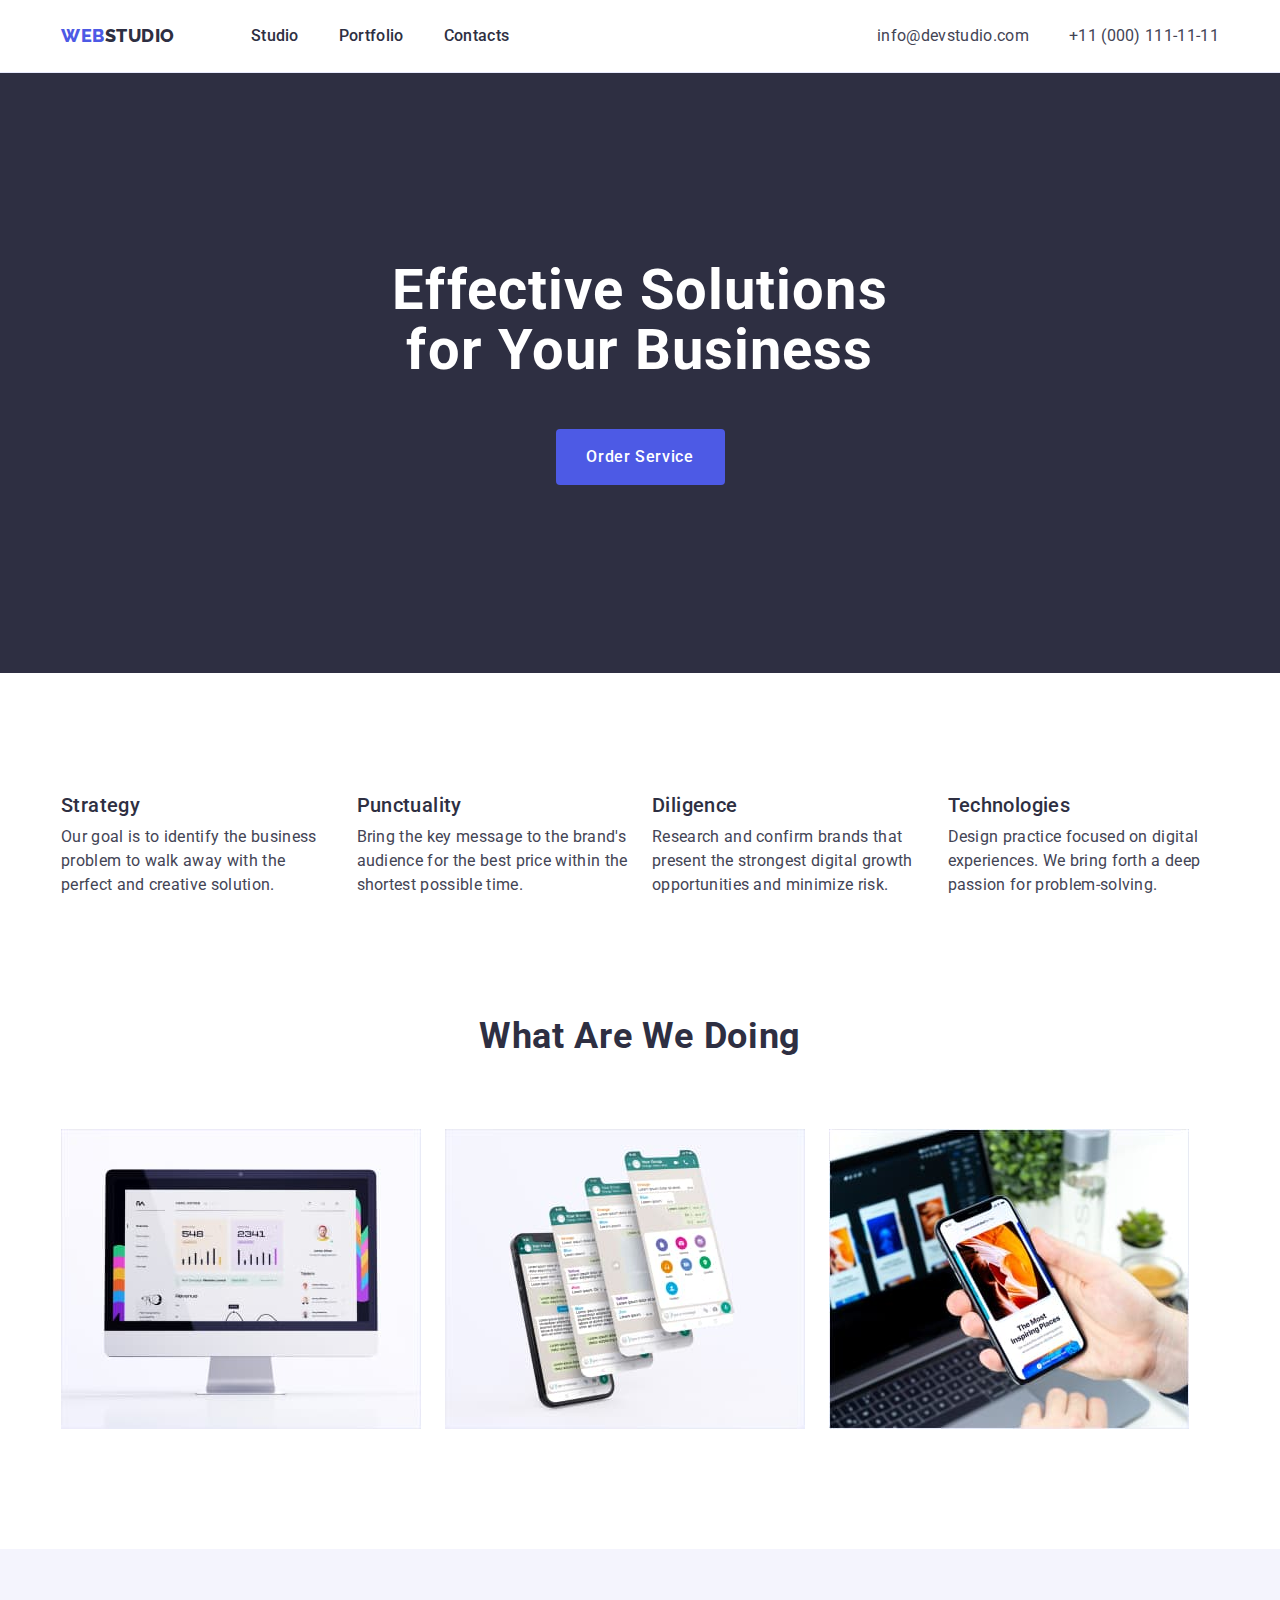
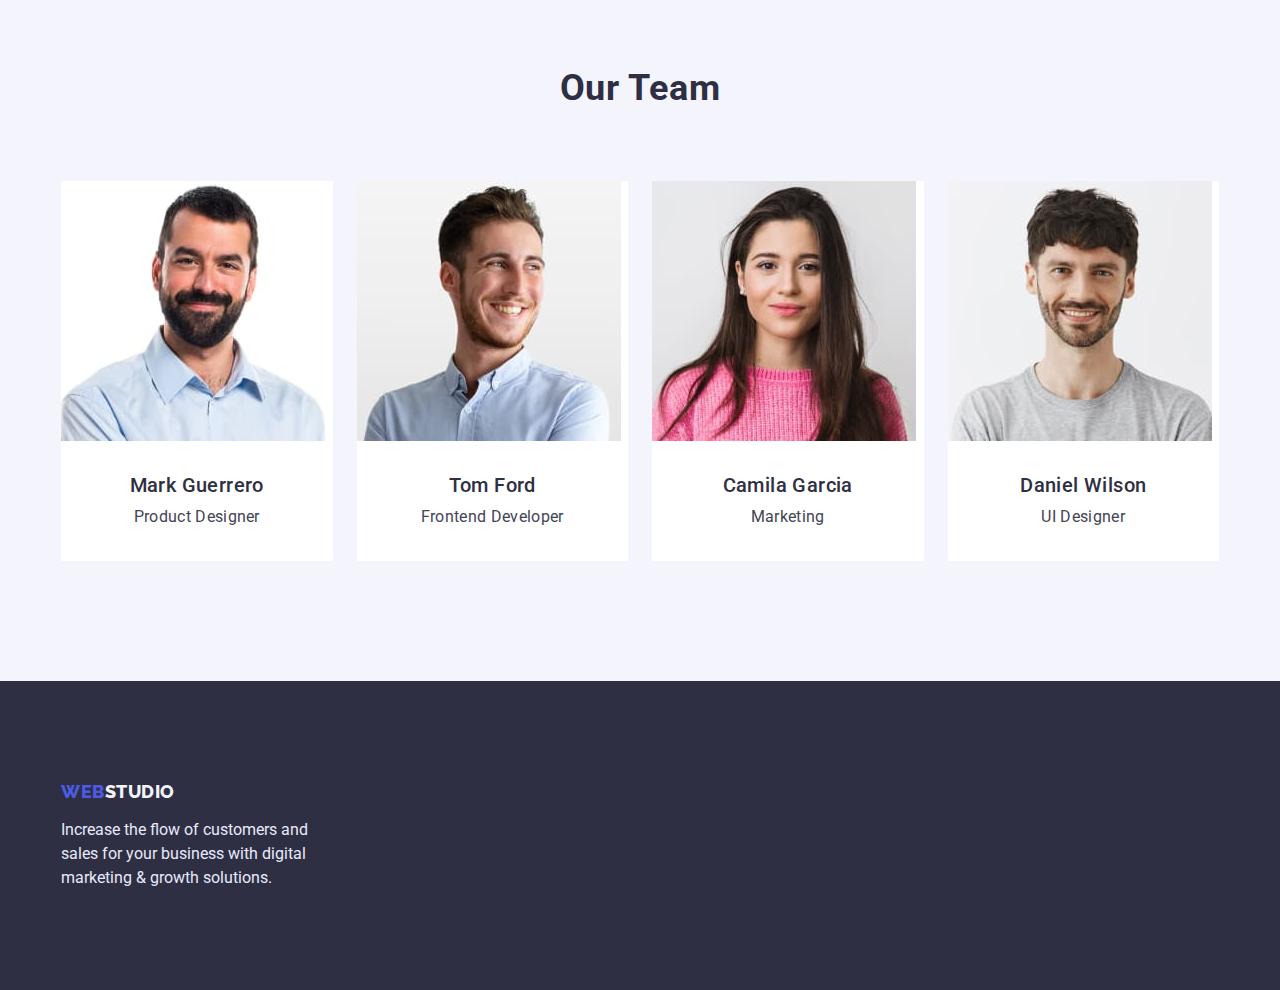
==== index.html @ 27ff4371 "Initial commit" ====
<!DOCTYPE html>
<html lang="en">
  <head>
    <meta charset="UTF-8" />
    <meta http-equiv="X-UA-Compatible" content="IE=edge" />
    <meta name="viewport" content="width=device-width, initial-scale=1.0" />
    <title>WebStudio</title>
    <link rel="preconnect" href="https://fonts.googleapis.com" />
    <link rel="preconnect" href="https://fonts.gstatic.com" crossorigin />
    <link
      href="https://fonts.googleapis.com/css2?family=Raleway:wght@800&family=Roboto:wght@400;500;700;900&display=swap"
      rel="stylesheet"
    />

    <link
      rel="stylesheet"
      href="https://cdnjs.cloudflare.com/ajax/libs/modern-normalize/1.1.0/modern-normalize.min.css"
      integrity="sha512-wpPYUAdjBVSE4KJnH1VR1HeZfpl1ub8YT/NKx4PuQ5NmX2tKuGu6U/JRp5y+Y8XG2tV+wKQpNHVUX03MfMFn9Q=="
      crossorigin="anonymous"
      referrerpolicy="no-referrer"
    />

    <link rel="stylesheet" href="./css/styles.css" />
  </head>
  <body>
    <header class="heder-border">
      <div class="container box main-nav">
        <nav class="main-nav">
          <a href="./index.html" class="main-logo link"
            >Web<span class="logo-part link">Studio</span>
          </a>
          <ul class="list site-nav">
            <li><a href="./index.html" class="studio-navi link">Studio</a></li>
            <li>
              <a href="./portfolio.html" class="studio-navi link">Portfolio</a>
            </li>
            <li><a href="" class="studio-navi link">Contacts</a></li>
          </ul>
        </nav>
        <address class="feedback">
          <ul class="list feedback-nav">
            <li>
              <a href="mailto:info@devstudio.com" class="feedback-email link"
                >info@devstudio.com</a
              >
            </li>
            <li>
              <a href="tel:+110001111111" class="feedback-telefon link"
                >+11 (000) 111-11-11</a
              >
            </li>
          </ul>
        </address>
      </div>
    </header>
    <main>
      <!--section 1-->
      <section class="hero-section">
        <div class="container box">
          <h1 class="hero-title">Effective Solutions for Your Business</h1>
          <button type="button" class="button">Order Service</button>
        </div>
      </section>

      <!--section 2-->
      <section class="our-advantages">
        <div class="container box">
          <h2 class="header-zwai" hidden>Our advantages</h2>
          <ul class="list advantages-item">
            <li class="text advantages">
              <h3 class="header-drai studio">Strategy</h3>
              <p class="main-text studio">
                Our goal is to identify the business problem to walk away with
                the perfect and creative solution.
              </p>
            </li>
            <li class="text advantages">
              <h3 class="header-drai studio">Punctuality</h3>
              <p class="main-text studio">
                Bring the key message to the brand's audience for the best price
                within the shortest possible time.
              </p>
            </li>
            <li class="text advantages">
              <h3 class="header-drai studio">Diligence</h3>
              <p class="main-text studio">
                Research and confirm brands that present the strongest digital
                growth opportunities and minimize risk.
              </p>
            </li>
            <li class="text advantages">
              <h3 class="header-drai studio">Technologies</h3>
              <p class="main-text studio">
                Design practice focused on digital experiences. We bring forth a
                deep passion for problem-solving.
              </p>
            </li>
          </ul>
        </div>
      </section>

      <!--section 3-->
      <section class="we-doing">
        <div class="container box">
          <h2 class="header-zwai">What are we doing</h2>
          <ul class="list wedoing-item">
            <li class="wedoing-image">
              <img src="./images/studio/comp.jpg" alt="Computer" width="360" />
            </li>
            <li class="wedoing-image">
              <img
                src="./images/studio/telefon.jpg"
                alt="Telefon"
                width="360"
              />
            </li>
            <li class="wedoing-image">
              <img
                src=".//images/studio/telefonlaptop.jpg"
                alt="Telefon-laptop"
                width="360"
              />
            </li>
          </ul>
        </div>
      </section>

      <!--section 4-->
      <section class="section-vier">
        <div class="container box">
          <h2 class="header-zwai">Our Team</h2>
          <ul class="list ourteam-item">
            <li class="team-item ourteam-image">
              <img
                src="./images/studio/markguerero.jpg"
                alt="Mark Guerrero"
                width="264"
              />
              <div class="work-position">
                <h3 class="header-drai">Mark Guerrero</h3>
                <p class="main-text">Product Designer</p>
              </div>
            </li>
            <li class="team-item ourteam-image">
              <img
                src="./images/studio/tomford.jpg"
                alt="Tom Ford"
                width="264"
              />
              <div class="work-position">
                <h3 class="header-drai">Tom Ford</h3>
                <p class="main-text">Frontend Developer</p>
              </div>
            </li>
            <li class="team-item ourteam-image">
              <img
                src="./images/studio/camilagarcia.jpg"
                alt="Camila Garcia"
                width="264"
              />
              <div class="work-position">
                <h3 class="header-drai">Camila Garcia</h3>
                <p class="main-text">Marketing</p>
              </div>
            </li>
            <li class="team-item ourteam-image">
              <img
                src="./images/studio/danielwilson.jpg"
                alt="Daniel Wilson"
                width="264"
              />
              <div class="work-position">
                <h3 class="header-drai">Daniel Wilson</h3>
                <p class="main-text">UI Designer</p>
              </div>
            </li>
          </ul>
        </div>
      </section>
    </main>
    <footer class="footer-item box">
      <div class="container box">
        <a href="./index.html" class="main-logo link"
          >Web<span class="footer-part link">Studio</span>
        </a>
        <p class="footer-inform">
          Increase the flow of customers and sales for your business with
          digital marketing & growth solutions.
        </p>
      </div>
    </footer>
  </body>
</html>
---- css/styles.css ----
/* Typography */

/* Colors */

:root {
  --primary-brand-color: #4d5ae5;
  --pressed-state-color: #404bbf;
  --dark-color: #2e2f42;
  --success-color: #31d0aa;
  --body-text-color: #434455;
  --subtle-text-color: #8e8f99;
  --accent-color: #e7e9fc;
  --light-color: #f4f4fd;
  --modal-overlay-color: #2e2f42;
  --hero-background-color: #2e2f42;
  --body-background-color: #ffffff;
}

.link {
  text-decoration: none;
}

.list {
  padding: 0;
  margin: 0;

  list-style: none;
}

/* .box {
  outline: 2px solid tomato;
} */

.section-padding {
  padding-top: 0;
  padding-bottom: 0;
}

.container {
  width: 1158px;
  padding-left: 15px;
  padding-right: 15px;
  margin: 0 auto;
}

img {
  display: block;
}

/* Header 1 */
.hero-title {
  margin: 0 auto 48px;
  max-width: 496px;

  font-weight: 700;
  font-size: 56px;
  line-height: 1.07;
  letter-spacing: 0.02em;
  color: var(--body-background-color);
}

/* Header 2 */
.header-zwai {
  margin-top: 0;
  margin-bottom: 72px;

  font-weight: 700;
  font-size: 36px;
  line-height: 1.11;
  text-align: center;
  letter-spacing: 0.02em;
  text-transform: capitalize;
  color: var(--dark-color);
}

/* Header 3 */
.header-drai {
  text-align: center;
  margin-top: 0;
  margin-bottom: 8px;

  font-weight: 500;
  font-size: 20px;
  line-height: 1.2;
  letter-spacing: 0.02em;
  color: var(--dark-color);
}

body {
  margin: 0;
  font-family: 'Roboto', sans-serif;
  background-color: var(--body-background-color);
  color: var(--body-text-color);
}

.main-text {
  text-align: center;
  margin-top: 0;
  margin-bottom: 0;

  font-size: 16px;
  line-height: 1.5;
  letter-spacing: 0.02em;
  color: var(--body-text-color);
}

/* Header */

.heder-border {
  border-bottom: 1px solid var(--accent-color);
}

.main-logo {
  margin-right: 76px;

  font-family: 'Raleway', sans-serif;
  font-weight: 800;
  font-size: 18px;
  line-height: 1.17;
  letter-spacing: 0.03em;
  text-transform: uppercase;
  color: var(--primary-brand-color);
}

.main-nav {
  display: flex;
  align-items: center;
  margin-right: auto;
}

.main-logo .logo-part {
  color: var(--dark-color);
}

/* Site nav */
.site-nav {
  display: flex;
  gap: 40px;
}

.studio-navi {
  display: block;
  padding: 24px 0;

  font-weight: 500;
  font-size: 16px;
  line-height: 1.5;
  letter-spacing: 0.02em;
  color: var(--dark-color);
}

.studio-navi:hover,
.studio-navi:focus {
  color: var(--pressed-state-color);
}

.feedback {
  font-style: normal;
  font-weight: 400;
  font-size: 16px;
  line-height: 1.5;
  letter-spacing: 0.02em;
  color: var(--body-text-color);
}

.feedback-nav {
  display: flex;
  gap: 40px;
}

.feedback-email {
  font-size: 16px;
  line-height: 1.5;
  letter-spacing: 0.02em;
  color: var(--body-text-color);
}

.feedback-telefon {
  margin-right: 0;

  font-size: 16px;
  line-height: 1.5;
  letter-spacing: 0.02em;
  color: var(--body-text-color);
}

.feedback-email:hover,
.feedback-email:focus,
.feedback-telefon:hover,
.feedback-telefon:focus {
  color: var(--pressed-state-color);
}
/* Studio */

/* Main */
/* section 1 hero-section*/

.hero-section {
  padding-top: 188px;
  padding-bottom: 188px;
  text-align: center;

  background-color: var(--hero-background-color);
}

.button {
  display: block;
  min-width: 169px;
  height: 56px;
  border: none;
  border-radius: 4px;
  cursor: pointer;
  margin: 0 auto;

  color: var(--body-background-color);
  background-color: var(--primary-brand-color);
  font-family: 'Roboto', sans-serif;
  font-weight: 500;
  font-size: 16px;
  line-height: 1.5;
  letter-spacing: 0.04em;
}

.button:hover,
.button:focus {
  background-color: var(--pressed-state-color);
  cursor: pointer;
}

/* section 2 our-advantages */
.our-advantages {
  padding: 120px 0;
}

.advantages-item {
  display: flex;
  gap: 24px;
}

.text.advantages {
  width: calc((100% - 72px) / 4);
}

.header-drai.studio {
  text-align: left;
}

.main-text.studio {
  text-align: left;
}

/* section 3 we-doing */
.we-doing {
  padding-bottom: 120px;
}

.wedoing-item {
  display: flex;
  gap: 24px;
}

.wedoing-item.wedoing-image {
  width: calc((100% - 48px) / 3);
}

/* section 4 */
.section-vier {
  padding-top: 120px;
  padding-bottom: 120px;
  background-color: var(--light-color);
}

.ourteam-item {
  display: flex;
  gap: 24px;
}

.team-item {
  width: calc((100% - 72px) / 4);

  background-color: var(--body-background-color);
}

.work-position {
  padding: 32px 16px;
  border-radius: 0px 0px 4px 4px;
}

/* Footer */
.footer-item {
  padding-top: 100px;
  padding-bottom: 100px;
  background-color: var(--dark-color);
}

.container > a {
  display: inline-block;
  margin-bottom: 16px;
}

.footer-part {
  font-size: 18px;
  line-height: 1.17;
  letter-spacing: 0.03em;
  text-transform: uppercase;
  color: var(--light-color);
}

.footer-inform {
  margin: 0;
  max-width: 264px;

  font-weight: 400;
  font-size: 16px;
  line-height: 24px;
  color: var(--accent-color);
}

/* Portfolio */
/* Main */

/* section-filters */
.filters {
  padding-right: 0;
  padding-left: 0;
  padding-top: 120px;
  padding-bottom: 120px;
}

.button-item {
  gap: 24px;
  margin-bottom: 72px;
  display: flex;
  justify-content: center;
}

.button-portfolio {
  padding: 12px 24px;
  border: 1px solid var(--accent-color);
  border-radius: 4px;

  color: var(--primary-brand-color);
  background-color: var(--light-color);
  font-family: 'Roboto', sans-serif;
  font-weight: 500;
  font-size: 16px;
  line-height: 1.5;
  letter-spacing: 0.04em;
}

.button-portfolio:hover,
.button-portfolio:focus {
  color: var(--body-background-color);
  background-color: var(--pressed-state-color);
  cursor: pointer;
  border: 1px solid transparent;
}

.portfolio-title {
  margin-top: 0;
  margin-bottom: 8px;

  font-weight: 500;
  font-size: 20px;
  line-height: 1.2;
  letter-spacing: 0.02em;
  color: var(--dark-color);
}

.filters-image {
  column-gap: 24px;
  row-gap: 48px;
  display: flex;
  flex-wrap: wrap;
  /* background-color: teal; */
}

.filters-element {
  width: calc((100% - 48px) / 3);
  /* background-color: tomato; */
}

.portfolio-work {
  padding: 32px 16px;
  border: 1px solid var(--accent-color);
  border-top: none;
  margin-bottom: 8px;
}

div.portfolio-work {
  margin-bottom: 0;
}

.main-text.portfolio {
  text-align: left;
}

/* .filters-element:not(:nth-child(3n)) {
  margin-right: 24px;
} */

/* .filters-element:nth-child(3n){
  margin-right: 0;
} */

/* .filters-element:not(:nth-last-child(-n + 3)) {
  margin-bottom: 48px;
} */

/* .filters-element:nth-last-child(-n+3){
  margin-bottom: 0;
} */
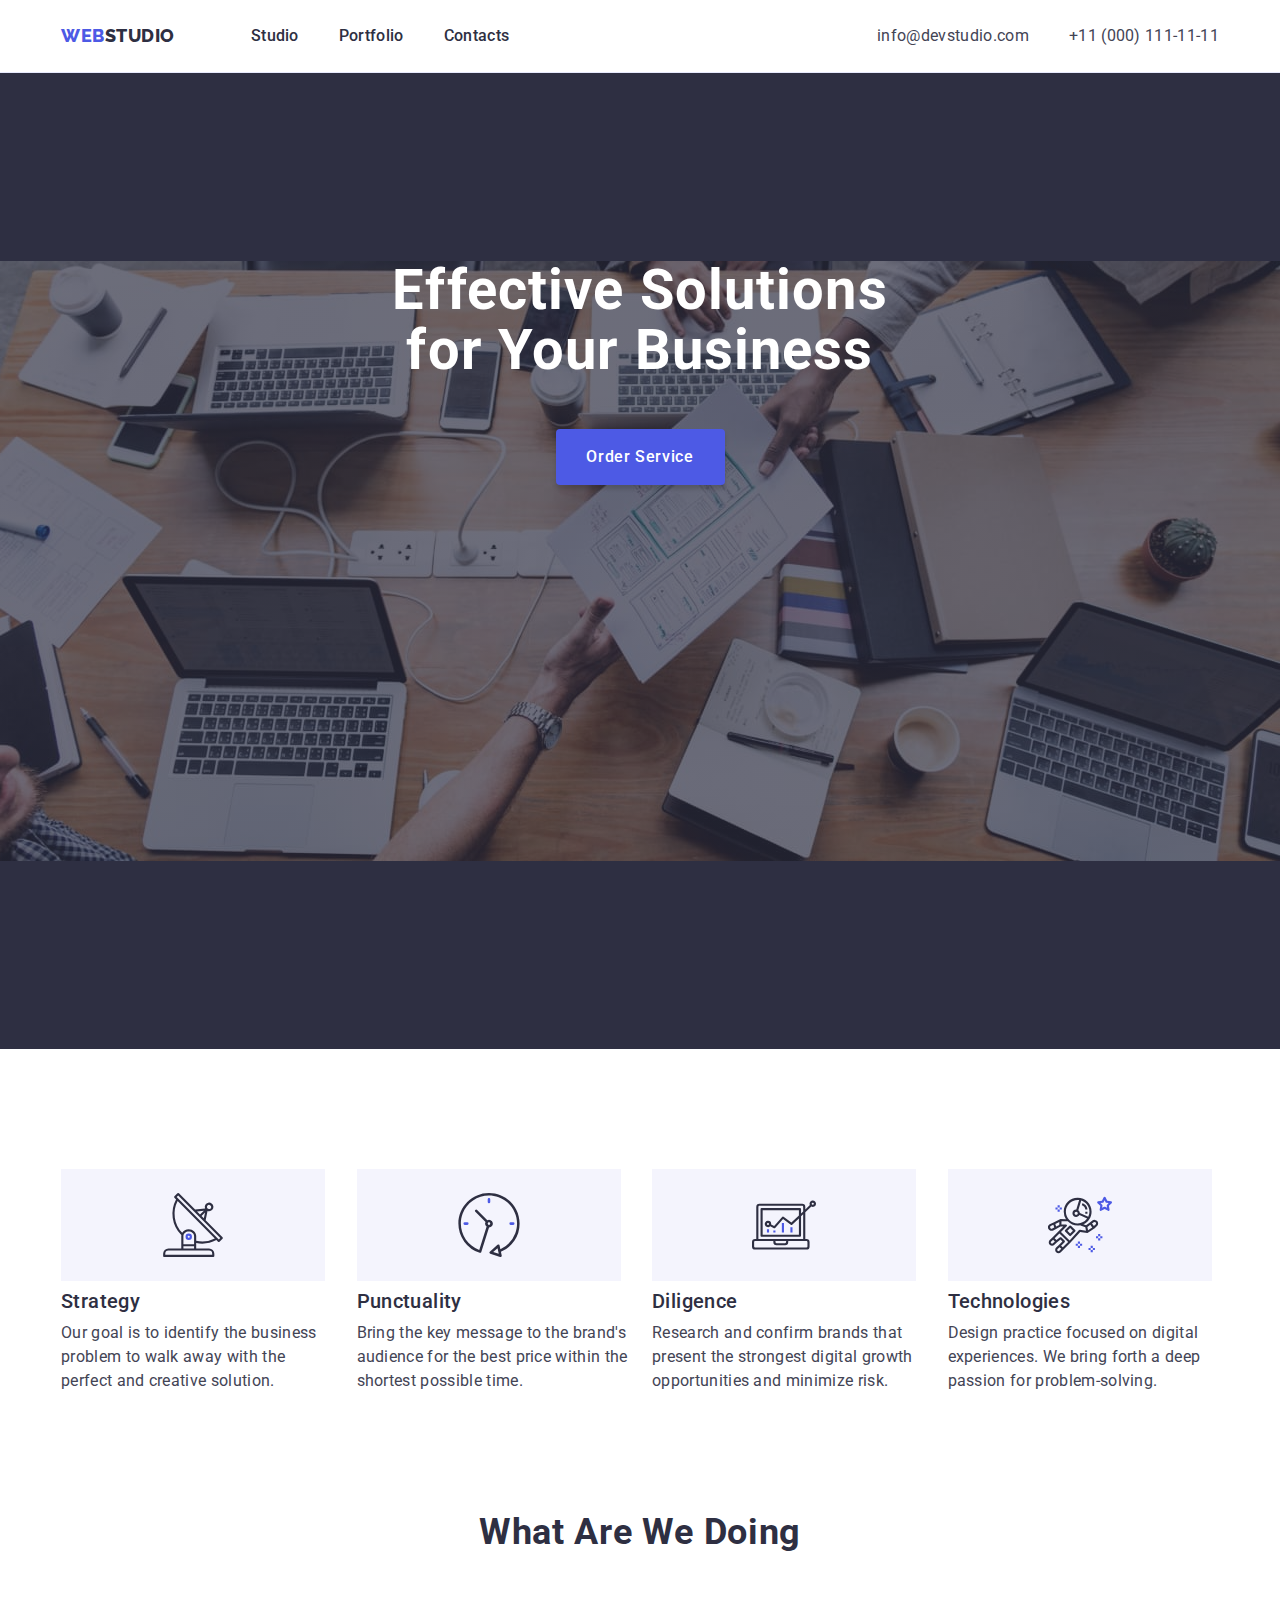
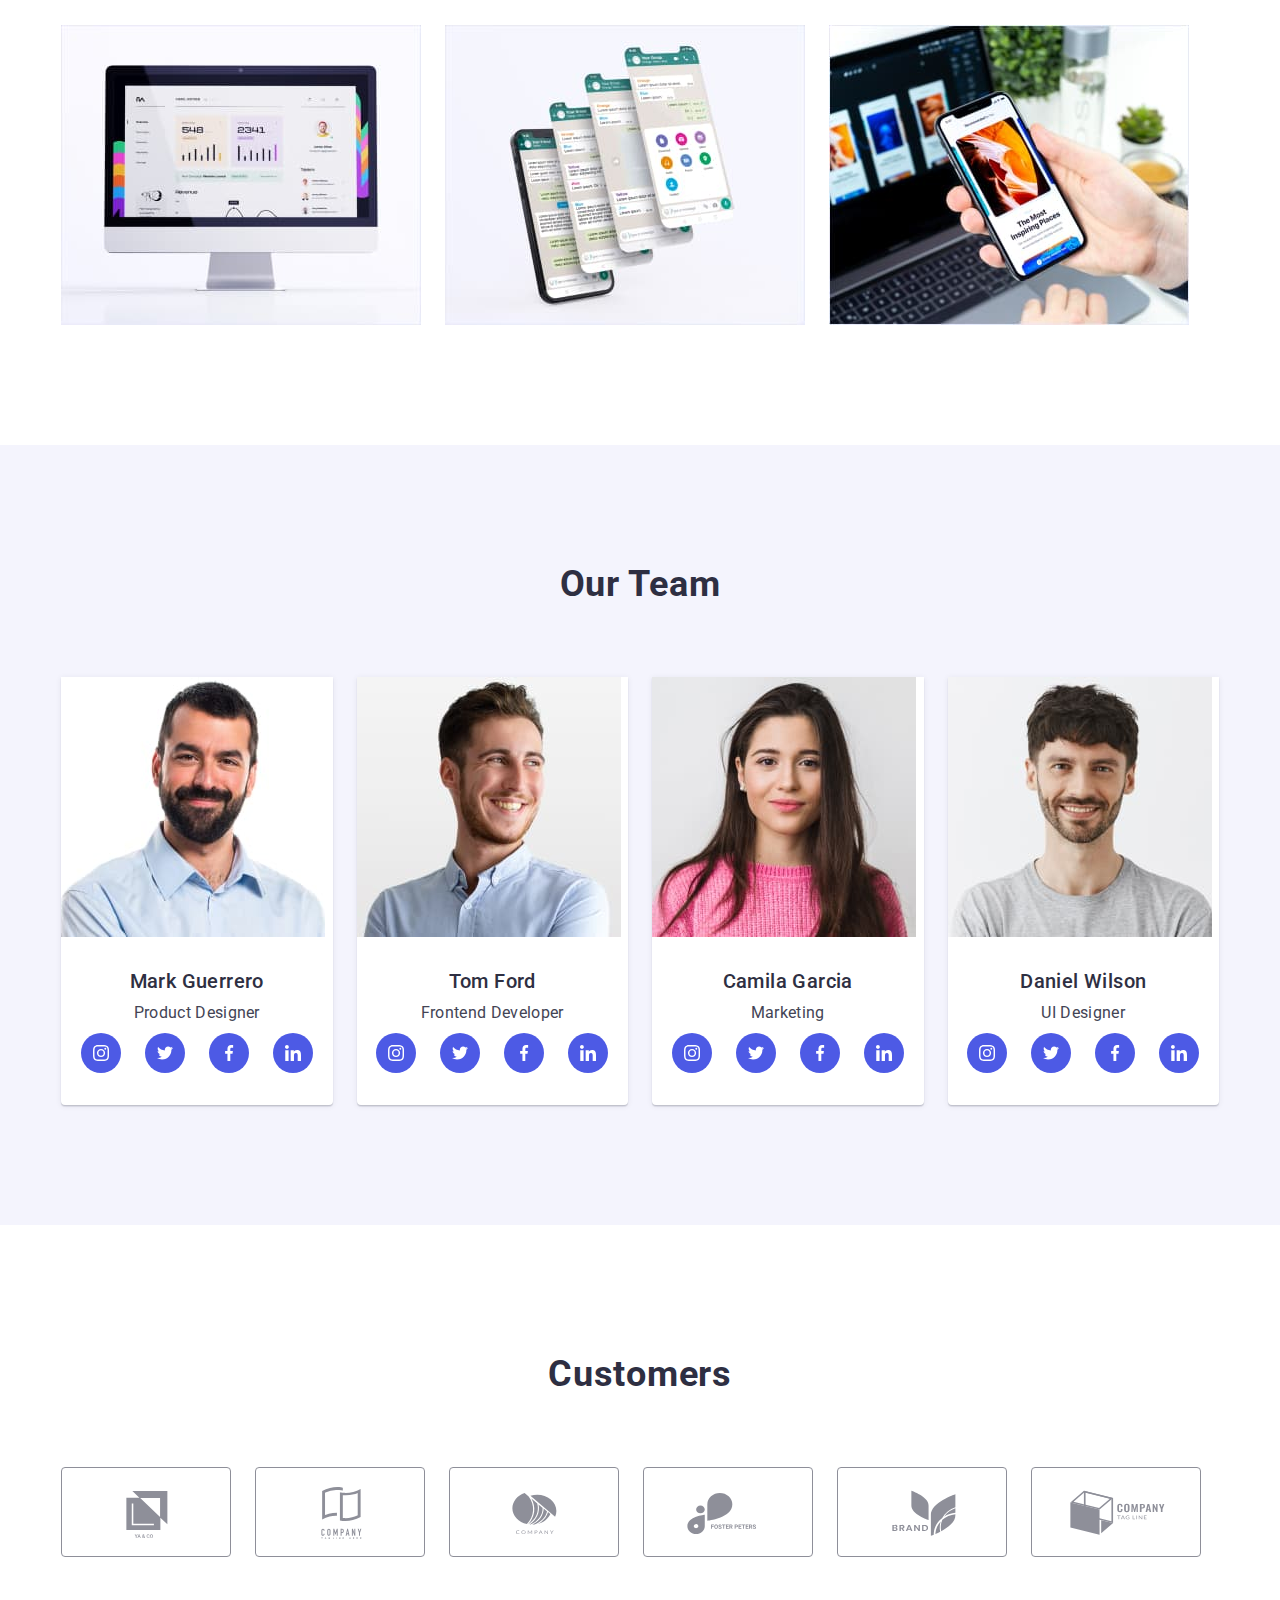
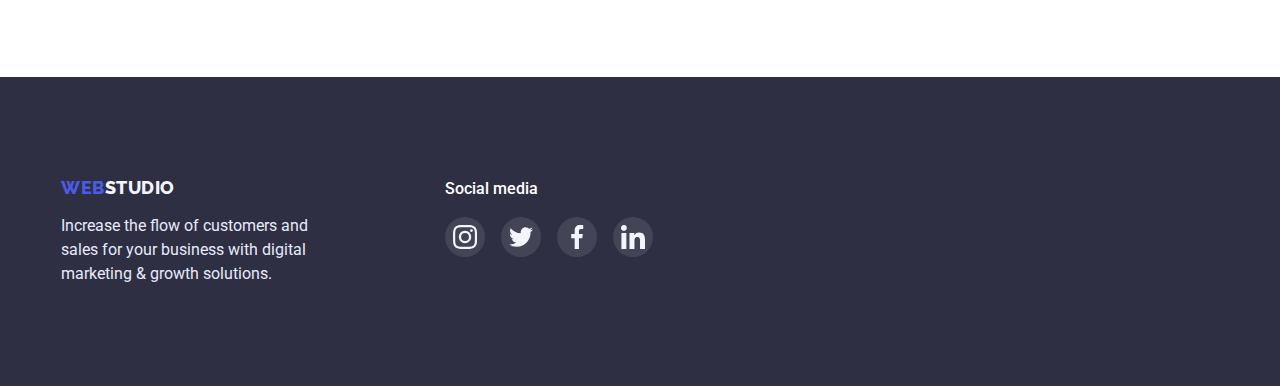
==== commit 5341b076: "1-140423" ====
--- a/index.html
+++ b/index.html
@@ -55,7 +55,7 @@
     </header>
     <main>
       <!--section 1-->
-      <section class="hero-section">
+      <section class="hero-section overlay">
         <div class="container box">
           <h1 class="hero-title">Effective Solutions for Your Business</h1>
           <button type="button" class="button">Order Service</button>
@@ -68,6 +68,11 @@
           <h2 class="header-zwai" hidden>Our advantages</h2>
           <ul class="list advantages-item">
             <li class="text advantages">
+              <div class="icons-seczwai">
+                <svg class="logo-szwai">
+                  <use href="./images/symbol-defs.svg#icon-antenna"></use>
+                </svg>
+              </div>
               <h3 class="header-drai studio">Strategy</h3>
               <p class="main-text studio">
                 Our goal is to identify the business problem to walk away with
@@ -75,6 +80,11 @@
               </p>
             </li>
             <li class="text advantages">
+              <div class="icons-seczwai">
+                <svg class="logo-szwai">
+                  <use href="./images/symbol-defs.svg#icon-clock"></use>
+                </svg>
+              </div>
               <h3 class="header-drai studio">Punctuality</h3>
               <p class="main-text studio">
                 Bring the key message to the brand's audience for the best price
@@ -82,6 +92,11 @@
               </p>
             </li>
             <li class="text advantages">
+              <div class="icons-seczwai">
+                <svg class="logo-szwai">
+                  <use href="./images/symbol-defs.svg#icon-diagram"></use>
+                </svg>
+              </div>
               <h3 class="header-drai studio">Diligence</h3>
               <p class="main-text studio">
                 Research and confirm brands that present the strongest digital
@@ -89,6 +104,11 @@
               </p>
             </li>
             <li class="text advantages">
+              <div class="icons-seczwai">
+                <svg class="logo-szwai">
+                  <use href="./images/symbol-defs.svg#icon-astronaut"></use>
+                </svg>
+              </div>
               <h3 class="header-drai studio">Technologies</h3>
               <p class="main-text studio">
                 Design practice focused on digital experiences. We bring forth a
@@ -139,6 +159,42 @@
               <div class="work-position">
                 <h3 class="header-drai">Mark Guerrero</h3>
                 <p class="main-text">Product Designer</p>
+                <ul class="social-list list">
+                  <li class="social-list-item">
+                    <a href="" class="social-list-link">
+                      <svg class="social-list-icon">
+                        <use
+                          href="./images/symbol-defs.svg#icon-instagram"
+                        ></use>
+                      </svg>
+                    </a>
+                  </li>
+                  <li class="social-list-item">
+                    <a href="" class="social-list-link">
+                      <svg class="social-list-icon">
+                        <use href="./images/symbol-defs.svg#icon-twitter"></use>
+                      </svg>
+                    </a>
+                  </li>
+                  <li class="social-list-item">
+                    <a href="" class="social-list-link">
+                      <svg class="social-list-icon">
+                        <use
+                          href="./images/symbol-defs.svg#icon-facebook"
+                        ></use>
+                      </svg>
+                    </a>
+                  </li>
+                  <li class="social-list-item">
+                    <a href="" class="social-list-link">
+                      <svg class="social-list-icon">
+                        <use
+                          href="./images/symbol-defs.svg#icon-linkedin"
+                        ></use>
+                      </svg>
+                    </a>
+                  </li>
+                </ul>
               </div>
             </li>
             <li class="team-item ourteam-image">
@@ -150,6 +206,42 @@
               <div class="work-position">
                 <h3 class="header-drai">Tom Ford</h3>
                 <p class="main-text">Frontend Developer</p>
+                <ul class="social-list list">
+                  <li class="social-list-item">
+                    <a href="" class="social-list-link">
+                      <svg class="social-list-icon">
+                        <use
+                          href="./images/symbol-defs.svg#icon-instagram"
+                        ></use>
+                      </svg>
+                    </a>
+                  </li>
+                  <li class="social-list-item">
+                    <a href="" class="social-list-link">
+                      <svg class="social-list-icon">
+                        <use href="./images/symbol-defs.svg#icon-twitter"></use>
+                      </svg>
+                    </a>
+                  </li>
+                  <li class="social-list-item">
+                    <a href="" class="social-list-link">
+                      <svg class="social-list-icon">
+                        <use
+                          href="./images/symbol-defs.svg#icon-facebook"
+                        ></use>
+                      </svg>
+                    </a>
+                  </li>
+                  <li class="social-list-item">
+                    <a href="" class="social-list-link">
+                      <svg class="social-list-icon">
+                        <use
+                          href="./images/symbol-defs.svg#icon-linkedin"
+                        ></use>
+                      </svg>
+                    </a>
+                  </li>
+                </ul>
               </div>
             </li>
             <li class="team-item ourteam-image">
@@ -161,6 +253,42 @@
               <div class="work-position">
                 <h3 class="header-drai">Camila Garcia</h3>
                 <p class="main-text">Marketing</p>
+                <ul class="social-list list">
+                  <li class="social-list-item">
+                    <a href="" class="social-list-link">
+                      <svg class="social-list-icon">
+                        <use
+                          href="./images/symbol-defs.svg#icon-instagram"
+                        ></use>
+                      </svg>
+                    </a>
+                  </li>
+                  <li class="social-list-item">
+                    <a href="" class="social-list-link">
+                      <svg class="social-list-icon">
+                        <use href="./images/symbol-defs.svg#icon-twitter"></use>
+                      </svg>
+                    </a>
+                  </li>
+                  <li class="social-list-item">
+                    <a href="" class="social-list-link">
+                      <svg class="social-list-icon">
+                        <use
+                          href="./images/symbol-defs.svg#icon-facebook"
+                        ></use>
+                      </svg>
+                    </a>
+                  </li>
+                  <li class="social-list-item">
+                    <a href="" class="social-list-link">
+                      <svg class="social-list-icon">
+                        <use
+                          href="./images/symbol-defs.svg#icon-linkedin"
+                        ></use>
+                      </svg>
+                    </a>
+                  </li>
+                </ul>
               </div>
             </li>
             <li class="team-item ourteam-image">
@@ -172,7 +300,98 @@
               <div class="work-position">
                 <h3 class="header-drai">Daniel Wilson</h3>
                 <p class="main-text">UI Designer</p>
-              </div>
+                <ul class="social-list list">
+                  <li class="social-list-item">
+                    <a
+                      href="https://www.instagram.com"
+                      class="social-list-link"
+                    >
+                      <svg class="social-list-icon">
+                        <use
+                          href="./images/symbol-defs.svg#icon-instagram"
+                        ></use>
+                      </svg>
+                    </a>
+                  </li>
+                  <li class="social-list-item">
+                    <a href="" class="social-list-link">
+                      <svg class="social-list-icon">
+                        <use href="./images/symbol-defs.svg#icon-twitter"></use>
+                      </svg>
+                    </a>
+                  </li>
+                  <li class="social-list-item">
+                    <a href="" class="social-list-link">
+                      <svg class="social-list-icon">
+                        <use
+                          href="./images/symbol-defs.svg#icon-facebook"
+                        ></use>
+                      </svg>
+                    </a>
+                  </li>
+                  <li class="social-list-item">
+                    <a href="" class="social-list-link">
+                      <svg class="social-list-icon">
+                        <use
+                          href="./images/symbol-defs.svg#icon-linkedin"
+                        ></use>
+                      </svg>
+                    </a>
+                  </li>
+                </ul>
+              </div>
+            </li>
+          </ul>
+        </div>
+      </section>
+
+      <!-- Section-5 -->
+
+      <section class="company">
+        <div class="container box">
+          <h2 class="header-zwai">Customers</h2>
+          <ul class="compani-list list">
+            <li class="company-list-item">
+              <a href="" class="company-list-link">
+                <svg class="company-list-icon">
+                  <use href="./images/symbol-defs.svg#icon-Logo"></use>
+                </svg>
+              </a>
+            </li>
+            <li class="company-list-item">
+              <a href="" class="company-list-link">
+                <svg class="company-list-icon">
+                  <use href="./images/symbol-defs.svg#icon-Logo-1"></use>
+                </svg>
+              </a>
+            </li>
+            <li class="company-list-item">
+              <a href="" class="company-list-link">
+                <svg class="company-list-icon">
+                  <use href="./images/symbol-defs.svg#icon-Logo-2"></use>
+                </svg>
+              </a>
+            </li>
+            <li class="company-list-item">
+              <a href="" class="company-list-link">
+                <svg class="company-list-icon">
+                  <use href="./images/symbol-defs.svg#icon-Logo-3"></use>
+                </svg>
+              </a>
+            </li>
+            <li class="company-list-item">
+              <a href="" class="company-list-link">
+                <svg class="company-list-icon">
+                  <use href="./images/symbol-defs.svg#icon-Logo-4"></use>
+                </svg>
+              </a>
+            </li>
+            <li class="company-list-item">
+              <a href="" class="company-list-link">
+                <svg class="company-list-icon">
+                  <use href="./images/symbol-defs.svg#icon-Logo-5"></use>
+                </svg>
+              </a>
             </li>
           </ul>
         </div>
@@ -180,13 +399,50 @@
     </main>
     <footer class="footer-item box">
       <div class="container box">
-        <a href="./index.html" class="main-logo link"
-          >Web<span class="footer-part link">Studio</span>
-        </a>
-        <p class="footer-inform">
-          Increase the flow of customers and sales for your business with
-          digital marketing & growth solutions.
-        </p>
+        <div class="footer-zwaipart">
+          <section class="footer-einspart">
+            <a href="./index.html" class="main-logo link"
+              >Web<span class="footer-part link">Studio</span>
+            </a>
+            <p class="footer-inform">
+              Increase the flow of customers and sales for your business with
+              digital marketing & growth solutions.
+            </p>
+          </section>
+          <section>
+            <p class="social-media">Social media</p>
+            <ul class="socialmedia-list list">
+              <li class="socialmedia-item">
+                <a href="" class="socialmedia-link">
+                  <svg class="socialmedia-icon">
+                    <use href="./images/symbol-defs.svg#icon-instagram"></use>
+                  </svg>
+                </a>
+              </li>
+              <li class="socialmedia-item">
+                <a href="" class="socialmedia-link">
+                  <svg class="socialmedia-icon">
+                    <use href="./images/symbol-defs.svg#icon-twitter"></use>
+                  </svg>
+                </a>
+              </li>
+              <li class="socialmedia-item">
+                <a href="" class="socialmedia-link">
+                  <svg class="socialmedia-icon">
+                    <use href="./images/symbol-defs.svg#icon-facebook"></use>
+                  </svg>
+                </a>
+              </li>
+              <li class="socialmedia-item">
+                <a href="" class="socialmedia-link">
+                  <svg class="socialmedia-icon">
+                    <use href="./images/symbol-defs.svg#icon-linkedin"></use>
+                  </svg>
+                </a>
+              </li>
+            </ul>
+          </section>
+        </div>
       </div>
     </footer>
   </body>
--- a/css/styles.css
+++ b/css/styles.css
@@ -203,12 +203,28 @@
   background-color: var(--hero-background-color);
 }
 
+.overlay {
+  max-width: 1440px;
+  height: 600px;
+  margin-left: auto;
+  margin-right: auto;
+  background-image: linear-gradient(
+      rgba(46, 47, 66, 0.7),
+      rgba(46, 47, 66, 0.7)
+    ),
+    url(../images/bg/people-office.jpg);
+  background-repeat: no-repeat;
+  background-position: center;
+  background-color: var(--hero-background-color);
+}
+
 .button {
   display: block;
   min-width: 169px;
   height: 56px;
   border: none;
   border-radius: 4px;
+  box-shadow: 0px 4px 4px rgba(0, 0, 0, 0.15);
   cursor: pointer;
   margin: 0 auto;
 
@@ -242,11 +258,30 @@
 }
 
 .header-drai.studio {
+  display: block;
   text-align: left;
 }
 
 .main-text.studio {
   text-align: left;
+}
+
+.icons-seczwai {
+  display: block;
+  width: 264px;
+  height: 112px;
+  background-color: var(--light-color);
+  /* outline: 1px solid tomato; */
+  margin-bottom: 8px;
+}
+
+.logo-szwai {
+  display: flex;
+  justify-content: center;
+  align-items: center;
+  margin: 0 auto;
+  width: 64px;
+  height: 100%;
 }
 
 /* section 3 we-doing */
@@ -279,11 +314,86 @@
   width: calc((100% - 72px) / 4);
 
   background-color: var(--body-background-color);
+  box-shadow: 0px 1px 6px rgba(46, 47, 66, 0.08),
+    0px 1px 1px rgba(46, 47, 66, 0.16), 0px 2px 1px rgba(46, 47, 66, 0.08);
+  border-radius: 0px 0px 4px 4px;
 }
 
 .work-position {
   padding: 32px 16px;
   border-radius: 0px 0px 4px 4px;
+}
+
+.social-list-link {
+  display: flex;
+  justify-content: center;
+  align-items: center;
+
+  width: 40px;
+  height: 40px;
+  border-radius: 50%;
+  background-color: var(--primary-brand-color);
+}
+
+.social-list-icon {
+  fill: var(--body-background-color);
+  width: 16px;
+  height: 16px;
+}
+
+.social-list {
+  display: flex;
+  justify-content: center;
+  gap: 24px;
+  margin-top: 8px;
+}
+
+.social-list-link:hover,
+.social-list-link:focus {
+  background-color: var(--pressed-state-color);
+}
+
+/* Section-5 */
+.company {
+  padding-top: 130px;
+  padding-bottom: 120px;
+}
+
+.compani-list {
+  display: flex;
+  align-items: center;
+  gap: 24px;
+}
+
+.company-list-item {
+  display: flex;
+}
+
+.company-list-icon {
+  fill: var(--subtle-text-color);
+  width: 104px;
+  height: 56px;
+}
+
+.company-list-link {
+  display: flex;
+  align-items: center;
+  justify-content: center;
+
+  width: 168px;
+  height: 88px;
+  border: 1px solid var(--subtle-text-color);
+  border-radius: 4px;
+}
+
+.company-list-icon:hover,
+.company-list-icon:focus {
+  fill: var(--pressed-state-color);
+}
+
+.company-list-link:hover,
+.company-list-link:focus {
+  border: 1px solid var(--pressed-state-color);
 }
 
 /* Footer */
@@ -293,7 +403,7 @@
   background-color: var(--dark-color);
 }
 
-.container > a {
+.footer-einspart > a {
   display: inline-block;
   margin-bottom: 16px;
 }
@@ -316,6 +426,49 @@
   color: var(--accent-color);
 }
 
+.social-media {
+  margin-top: 0;
+  margin-bottom: 16px;
+  padding-top: 0;
+  font-weight: 500;
+  font-size: 16px;
+  line-height: 24px;
+  color: var(--body-background-color);
+}
+
+.footer-zwaipart {
+  display: flex;
+  gap: 120px;
+}
+
+.socialmedia-icon {
+  fill: var(--light-color);
+  width: 24px;
+  height: 24px;
+}
+
+.socialmedia-list {
+  display: flex;
+  justify-content: end;
+  gap: 16px;
+}
+
+.socialmedia-link {
+  display: flex;
+  justify-content: center;
+  align-items: center;
+
+  width: 40px;
+  height: 40px;
+  border-radius: 50%;
+  background-color: rgba(255, 255, 255, 0.1);
+}
+
+.socialmedia-link:hover,
+.socialmedia-link:focus {
+  background-color: var(--success-color);
+}
+
 /* Portfolio */
 /* Main */
 
@@ -380,6 +533,12 @@
   /* background-color: tomato; */
 }
 
+.filters-element:hover,
+.filters-element:focus {
+  box-shadow: 0px 1px 6px rgba(46, 47, 66, 0.08),
+    0px 1px 1px rgba(46, 47, 66, 0.16), 0px 2px 1px rgba(46, 47, 66, 0.08);
+}
+
 .portfolio-work {
   padding: 32px 16px;
   border: 1px solid var(--accent-color);
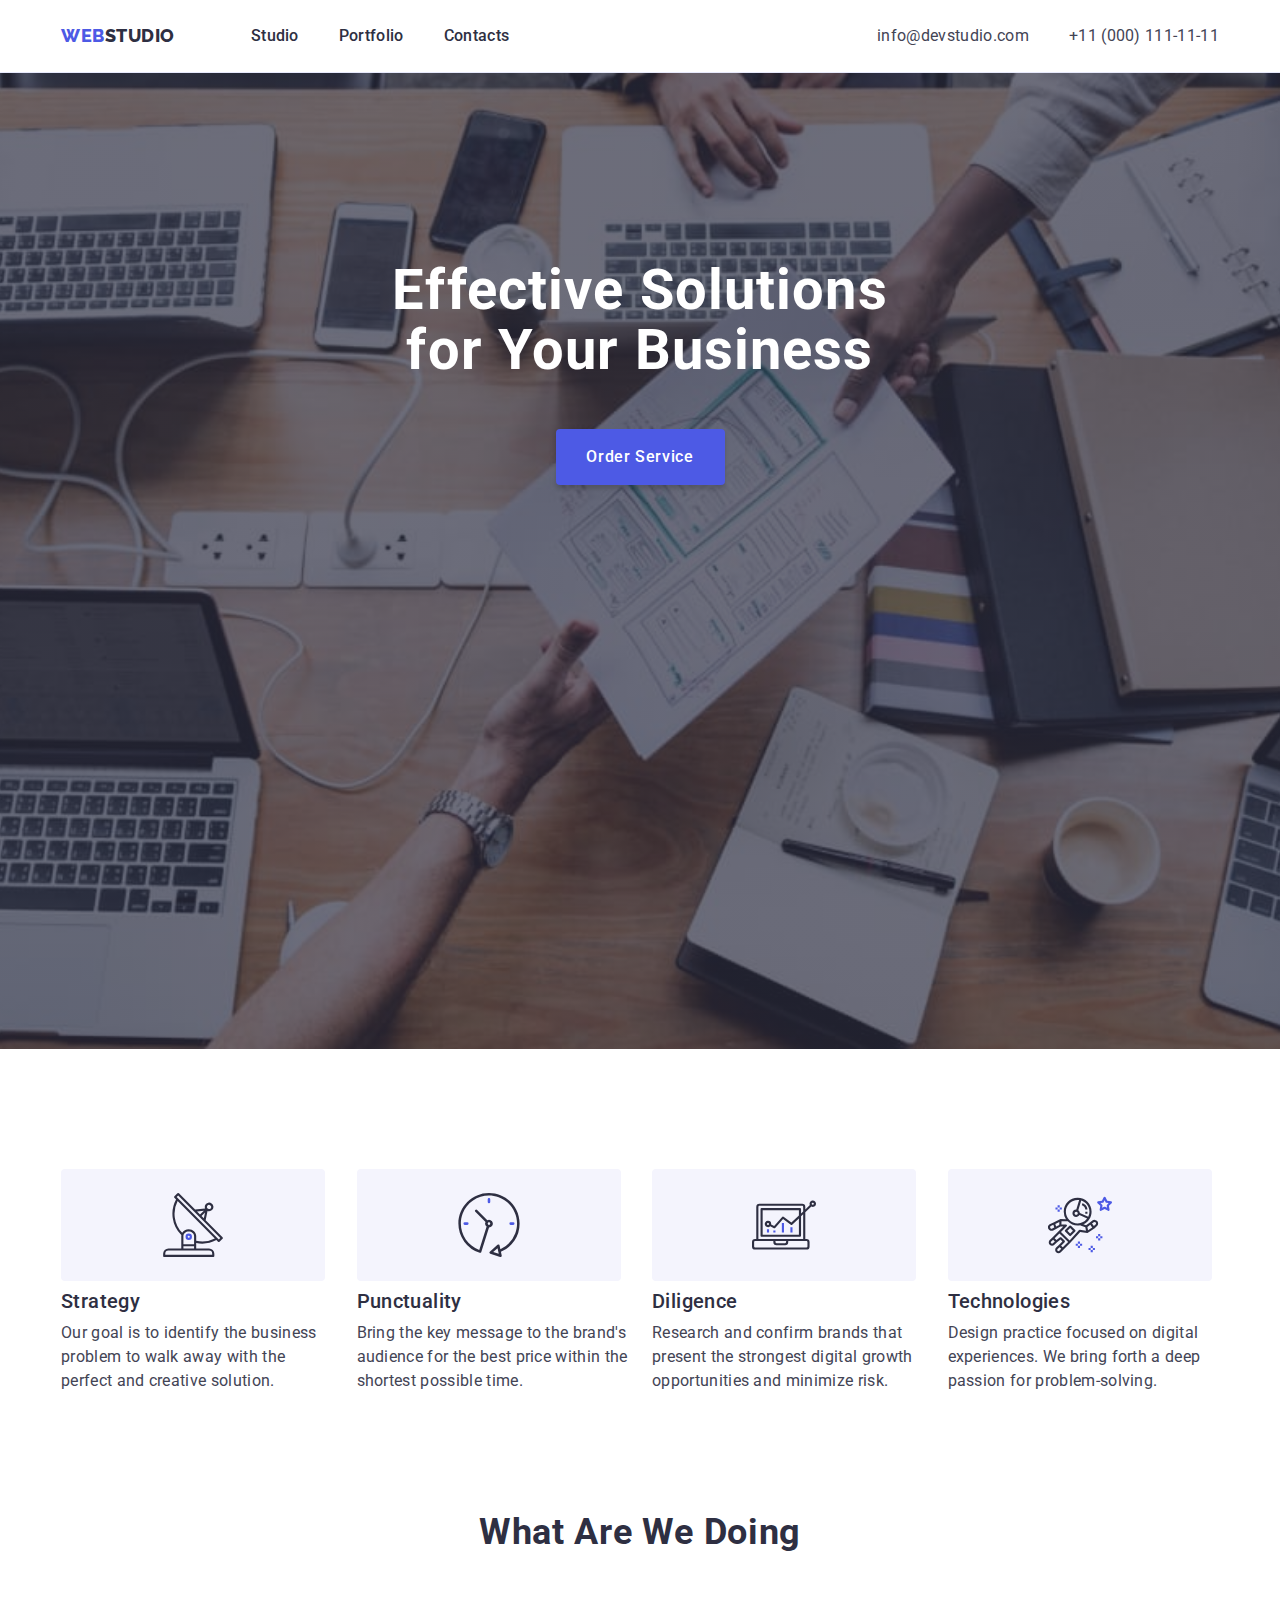
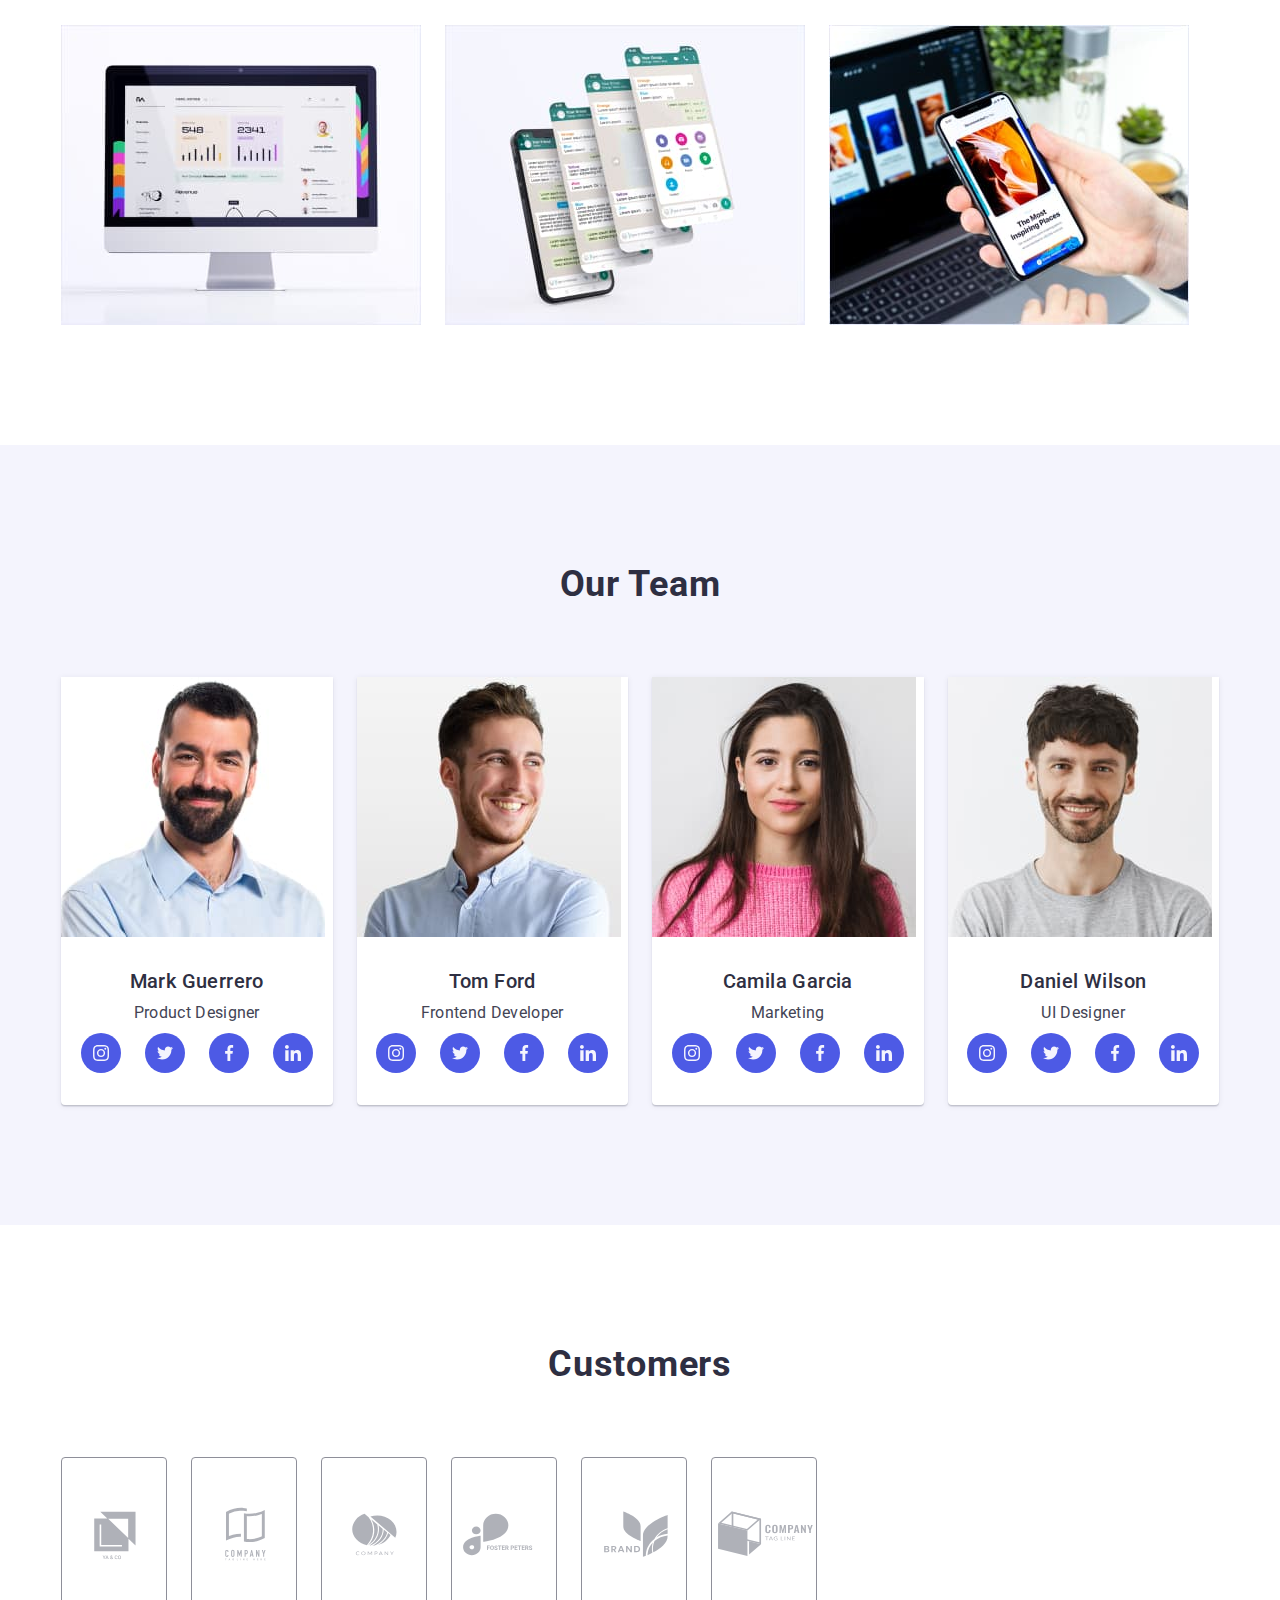
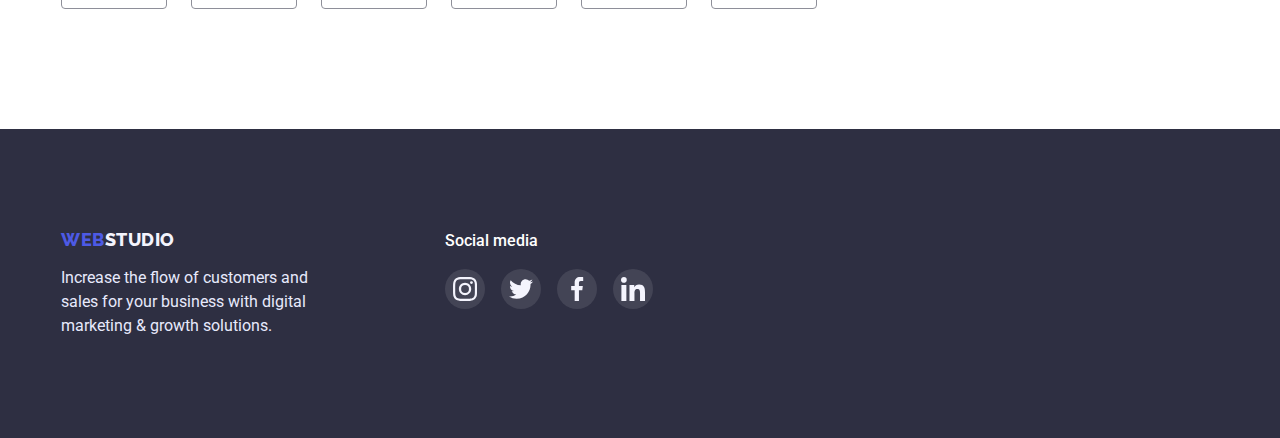
==== commit 9263bdae: "2-1404" ====
--- a/index.html
+++ b/index.html
@@ -69,8 +69,8 @@
           <ul class="list advantages-item">
             <li class="text advantages">
               <div class="icons-seczwai">
-                <svg class="logo-szwai">
-                  <use href="./images/symbol-defs.svg#icon-antenna"></use>
+                <svg class="logo-szwai" width="64" height="64">
+                  <use href="./images/icon.svg#icon-antenna"></use>
                 </svg>
               </div>
               <h3 class="header-drai studio">Strategy</h3>
@@ -81,8 +81,8 @@
             </li>
             <li class="text advantages">
               <div class="icons-seczwai">
-                <svg class="logo-szwai">
-                  <use href="./images/symbol-defs.svg#icon-clock"></use>
+                <svg class="logo-szwai" width="64" height="64">
+                  <use href="./images/icon.svg#icon-clock"></use>
                 </svg>
               </div>
               <h3 class="header-drai studio">Punctuality</h3>
@@ -93,8 +93,8 @@
             </li>
             <li class="text advantages">
               <div class="icons-seczwai">
-                <svg class="logo-szwai">
-                  <use href="./images/symbol-defs.svg#icon-diagram"></use>
+                <svg class="logo-szwai" width="64" height="64">
+                  <use href="./images/icon.svg#icon-diagram"></use>
                 </svg>
               </div>
               <h3 class="header-drai studio">Diligence</h3>
@@ -105,8 +105,8 @@
             </li>
             <li class="text advantages">
               <div class="icons-seczwai">
-                <svg class="logo-szwai">
-                  <use href="./images/symbol-defs.svg#icon-astronaut"></use>
+                <svg class="logo-szwai" width="64" height="64">
+                  <use href="./images/icon.svg#icon-astronaut"></use>
                 </svg>
               </div>
               <h3 class="header-drai studio">Technologies</h3>
@@ -162,35 +162,29 @@
                 <ul class="social-list list">
                   <li class="social-list-item">
                     <a href="" class="social-list-link">
-                      <svg class="social-list-icon">
-                        <use
-                          href="./images/symbol-defs.svg#icon-instagram"
-                        ></use>
-                      </svg>
-                    </a>
-                  </li>
-                  <li class="social-list-item">
-                    <a href="" class="social-list-link">
-                      <svg class="social-list-icon">
-                        <use href="./images/symbol-defs.svg#icon-twitter"></use>
-                      </svg>
-                    </a>
-                  </li>
-                  <li class="social-list-item">
-                    <a href="" class="social-list-link">
-                      <svg class="social-list-icon">
-                        <use
-                          href="./images/symbol-defs.svg#icon-facebook"
-                        ></use>
-                      </svg>
-                    </a>
-                  </li>
-                  <li class="social-list-item">
-                    <a href="" class="social-list-link">
-                      <svg class="social-list-icon">
-                        <use
-                          href="./images/symbol-defs.svg#icon-linkedin"
-                        ></use>
+                      <svg class="social-list-icon" width="16" height="16">
+                        <use href="./images/icon.svg#icon-instagram"></use>
+                      </svg>
+                    </a>
+                  </li>
+                  <li class="social-list-item">
+                    <a href="" class="social-list-link">
+                      <svg class="social-list-icon" width="16" height="16">
+                        <use href="./images/icon.svg#icon-twitter"></use>
+                      </svg>
+                    </a>
+                  </li>
+                  <li class="social-list-item">
+                    <a href="" class="social-list-link">
+                      <svg class="social-list-icon" width="16" height="16">
+                        <use href="./images/icon.svg#icon-facebook"></use>
+                      </svg>
+                    </a>
+                  </li>
+                  <li class="social-list-item">
+                    <a href="" class="social-list-link">
+                      <svg class="social-list-icon" width="16" height="16">
+                        <use href="./images/icon.svg#icon-linkedin"></use>
                       </svg>
                     </a>
                   </li>
@@ -209,35 +203,29 @@
                 <ul class="social-list list">
                   <li class="social-list-item">
                     <a href="" class="social-list-link">
-                      <svg class="social-list-icon">
-                        <use
-                          href="./images/symbol-defs.svg#icon-instagram"
-                        ></use>
-                      </svg>
-                    </a>
-                  </li>
-                  <li class="social-list-item">
-                    <a href="" class="social-list-link">
-                      <svg class="social-list-icon">
-                        <use href="./images/symbol-defs.svg#icon-twitter"></use>
-                      </svg>
-                    </a>
-                  </li>
-                  <li class="social-list-item">
-                    <a href="" class="social-list-link">
-                      <svg class="social-list-icon">
-                        <use
-                          href="./images/symbol-defs.svg#icon-facebook"
-                        ></use>
-                      </svg>
-                    </a>
-                  </li>
-                  <li class="social-list-item">
-                    <a href="" class="social-list-link">
-                      <svg class="social-list-icon">
-                        <use
-                          href="./images/symbol-defs.svg#icon-linkedin"
-                        ></use>
+                      <svg class="social-list-icon" width="16" height="16">
+                        <use href="./images/icon.svg#icon-instagram"></use>
+                      </svg>
+                    </a>
+                  </li>
+                  <li class="social-list-item">
+                    <a href="" class="social-list-link">
+                      <svg class="social-list-icon" width="16" height="16">
+                        <use href="./images/icon.svg#icon-twitter"></use>
+                      </svg>
+                    </a>
+                  </li>
+                  <li class="social-list-item">
+                    <a href="" class="social-list-link">
+                      <svg class="social-list-icon" width="16" height="16">
+                        <use href="./images/icon.svg#icon-facebook"></use>
+                      </svg>
+                    </a>
+                  </li>
+                  <li class="social-list-item">
+                    <a href="" class="social-list-link">
+                      <svg class="social-list-icon" width="16" height="16">
+                        <use href="./images/icon.svg#icon-linkedin"></use>
                       </svg>
                     </a>
                   </li>
@@ -256,35 +244,29 @@
                 <ul class="social-list list">
                   <li class="social-list-item">
                     <a href="" class="social-list-link">
-                      <svg class="social-list-icon">
-                        <use
-                          href="./images/symbol-defs.svg#icon-instagram"
-                        ></use>
-                      </svg>
-                    </a>
-                  </li>
-                  <li class="social-list-item">
-                    <a href="" class="social-list-link">
-                      <svg class="social-list-icon">
-                        <use href="./images/symbol-defs.svg#icon-twitter"></use>
-                      </svg>
-                    </a>
-                  </li>
-                  <li class="social-list-item">
-                    <a href="" class="social-list-link">
-                      <svg class="social-list-icon">
-                        <use
-                          href="./images/symbol-defs.svg#icon-facebook"
-                        ></use>
-                      </svg>
-                    </a>
-                  </li>
-                  <li class="social-list-item">
-                    <a href="" class="social-list-link">
-                      <svg class="social-list-icon">
-                        <use
-                          href="./images/symbol-defs.svg#icon-linkedin"
-                        ></use>
+                      <svg class="social-list-icon" width="16" height="16">
+                        <use href="./images/icon.svg#icon-instagram"></use>
+                      </svg>
+                    </a>
+                  </li>
+                  <li class="social-list-item">
+                    <a href="" class="social-list-link">
+                      <svg class="social-list-icon" width="16" height="16">
+                        <use href="./images/icon.svg#icon-twitter"></use>
+                      </svg>
+                    </a>
+                  </li>
+                  <li class="social-list-item">
+                    <a href="" class="social-list-link">
+                      <svg class="social-list-icon" width="16" height="16">
+                        <use href="./images/icon.svg#icon-facebook"></use>
+                      </svg>
+                    </a>
+                  </li>
+                  <li class="social-list-item">
+                    <a href="" class="social-list-link">
+                      <svg class="social-list-icon" width="16" height="16">
+                        <use href="./images/icon.svg#icon-linkedin"></use>
                       </svg>
                     </a>
                   </li>
@@ -306,35 +288,29 @@
                       href="https://www.instagram.com"
                       class="social-list-link"
                     >
-                      <svg class="social-list-icon">
-                        <use
-                          href="./images/symbol-defs.svg#icon-instagram"
-                        ></use>
-                      </svg>
-                    </a>
-                  </li>
-                  <li class="social-list-item">
-                    <a href="" class="social-list-link">
-                      <svg class="social-list-icon">
-                        <use href="./images/symbol-defs.svg#icon-twitter"></use>
-                      </svg>
-                    </a>
-                  </li>
-                  <li class="social-list-item">
-                    <a href="" class="social-list-link">
-                      <svg class="social-list-icon">
-                        <use
-                          href="./images/symbol-defs.svg#icon-facebook"
-                        ></use>
-                      </svg>
-                    </a>
-                  </li>
-                  <li class="social-list-item">
-                    <a href="" class="social-list-link">
-                      <svg class="social-list-icon">
-                        <use
-                          href="./images/symbol-defs.svg#icon-linkedin"
-                        ></use>
+                      <svg class="social-list-icon" width="16" height="16">
+                        <use href="./images/icon.svg#icon-instagram"></use>
+                      </svg>
+                    </a>
+                  </li>
+                  <li class="social-list-item">
+                    <a href="" class="social-list-link">
+                      <svg class="social-list-icon" width="16" height="16">
+                        <use href="./images/icon.svg#icon-twitter"></use>
+                      </svg>
+                    </a>
+                  </li>
+                  <li class="social-list-item">
+                    <a href="" class="social-list-link">
+                      <svg class="social-list-icon" width="16" height="16">
+                        <use href="./images/icon.svg#icon-facebook"></use>
+                      </svg>
+                    </a>
+                  </li>
+                  <li class="social-list-item">
+                    <a href="" class="social-list-link">
+                      <svg class="social-list-icon" width="16" height="16">
+                        <use href="./images/icon.svg#icon-linkedin"></use>
                       </svg>
                     </a>
                   </li>
@@ -349,47 +325,47 @@
 
       <section class="company">
         <div class="container box">
-          <h2 class="header-zwai">Customers</h2>
+          <h2 class="header-zwai section-funf">Customers</h2>
           <ul class="compani-list list">
             <li class="company-list-item">
               <a href="" class="company-list-link">
-                <svg class="company-list-icon">
-                  <use href="./images/symbol-defs.svg#icon-Logo"></use>
-                </svg>
-              </a>
-            </li>
-            <li class="company-list-item">
-              <a href="" class="company-list-link">
-                <svg class="company-list-icon">
-                  <use href="./images/symbol-defs.svg#icon-Logo-1"></use>
-                </svg>
-              </a>
-            </li>
-            <li class="company-list-item">
-              <a href="" class="company-list-link">
-                <svg class="company-list-icon">
-                  <use href="./images/symbol-defs.svg#icon-Logo-2"></use>
-                </svg>
-              </a>
-            </li>
-            <li class="company-list-item">
-              <a href="" class="company-list-link">
-                <svg class="company-list-icon">
-                  <use href="./images/symbol-defs.svg#icon-Logo-3"></use>
-                </svg>
-              </a>
-            </li>
-            <li class="company-list-item">
-              <a href="" class="company-list-link">
-                <svg class="company-list-icon">
-                  <use href="./images/symbol-defs.svg#icon-Logo-4"></use>
-                </svg>
-              </a>
-            </li>
-            <li class="company-list-item">
-              <a href="" class="company-list-link">
-                <svg class="company-list-icon">
-                  <use href="./images/symbol-defs.svg#icon-Logo-5"></use>
+                <svg class="company-list-icon" width="104" heidht="56">
+                  <use href="./images/icon.svg#icon-Logo"></use>
+                </svg>
+              </a>
+            </li>
+            <li class="company-list-item">
+              <a href="" class="company-list-link">
+                <svg class="company-list-icon" width="104" heidht="56">
+                  <use href="./images/icon.svg#icon-Logo-1"></use>
+                </svg>
+              </a>
+            </li>
+            <li class="company-list-item">
+              <a href="" class="company-list-link">
+                <svg class="company-list-icon" width="104" heidht="56">
+                  <use href="./images/icon.svg#icon-Logo-2"></use>
+                </svg>
+              </a>
+            </li>
+            <li class="company-list-item">
+              <a href="" class="company-list-link">
+                <svg class="company-list-icon" width="104" heidht="56">
+                  <use href="./images/icon.svg#icon-Logo-3"></use>
+                </svg>
+              </a>
+            </li>
+            <li class="company-list-item">
+              <a href="" class="company-list-link">
+                <svg class="company-list-icon" width="104" heidht="56">
+                  <use href="./images/icon.svg#icon-Logo-4"></use>
+                </svg>
+              </a>
+            </li>
+            <li class="company-list-item">
+              <a href="" class="company-list-link">
+                <svg class="company-list-icon" width="104" heidht="56">
+                  <use href="./images/icon.svg#icon-Logo-5"></use>
                 </svg>
               </a>
             </li>
@@ -415,28 +391,28 @@
               <li class="socialmedia-item">
                 <a href="" class="socialmedia-link">
                   <svg class="socialmedia-icon">
-                    <use href="./images/symbol-defs.svg#icon-instagram"></use>
+                    <use href="./images/icon.svg#icon-instagram"></use>
                   </svg>
                 </a>
               </li>
               <li class="socialmedia-item">
                 <a href="" class="socialmedia-link">
                   <svg class="socialmedia-icon">
-                    <use href="./images/symbol-defs.svg#icon-twitter"></use>
+                    <use href="./images/icon.svg#icon-twitter"></use>
                   </svg>
                 </a>
               </li>
               <li class="socialmedia-item">
                 <a href="" class="socialmedia-link">
                   <svg class="socialmedia-icon">
-                    <use href="./images/symbol-defs.svg#icon-facebook"></use>
+                    <use href="./images/icon.svg#icon-facebook"></use>
                   </svg>
                 </a>
               </li>
               <li class="socialmedia-item">
                 <a href="" class="socialmedia-link">
                   <svg class="socialmedia-icon">
-                    <use href="./images/symbol-defs.svg#icon-linkedin"></use>
+                    <use href="./images/icon.svg#icon-linkedin"></use>
                   </svg>
                 </a>
               </li>
--- a/css/styles.css
+++ b/css/styles.css
@@ -14,6 +14,7 @@
   --modal-overlay-color: #2e2f42;
   --hero-background-color: #2e2f42;
   --body-background-color: #ffffff;
+  --company-color: #afb1b8;
 }
 
 .link {
@@ -108,6 +109,8 @@
 
 .heder-border {
   border-bottom: 1px solid var(--accent-color);
+  box-shadow: 0px 2px 1px rgba(46, 47, 66, 0.08),
+    0px 1px 1px rgba(46, 47, 66, 0.16), 0px 1px 6px rgba(46, 47, 66, 0.08);
 }
 
 .main-logo {
@@ -216,6 +219,7 @@
   background-repeat: no-repeat;
   background-position: center;
   background-color: var(--hero-background-color);
+  background-size: cover;
 }
 
 .button {
@@ -267,7 +271,10 @@
 }
 
 .icons-seczwai {
-  display: block;
+  display: flex;
+  justify-content: center;
+  align-items: center;
+  border-radius: 4px;
   width: 264px;
   height: 112px;
   background-color: var(--light-color);
@@ -279,12 +286,10 @@
   display: flex;
   justify-content: center;
   align-items: center;
-  margin: 0 auto;
-  width: 64px;
-  height: 100%;
 }
 
 /* section 3 we-doing */
+
 .we-doing {
   padding-bottom: 120px;
 }
@@ -320,7 +325,7 @@
 }
 
 .work-position {
-  padding: 32px 16px;
+  padding: 32px 0;
   border-radius: 0px 0px 4px 4px;
 }
 
@@ -336,9 +341,7 @@
 }
 
 .social-list-icon {
-  fill: var(--body-background-color);
-  width: 16px;
-  height: 16px;
+  fill: var(--light-color);
 }
 
 .social-list {
@@ -355,10 +358,14 @@
 
 /* Section-5 */
 .company {
-  padding-top: 130px;
+  padding-top: 120px;
   padding-bottom: 120px;
 }
 
+.header-zwai.section-funf {
+  line-height: 1.1;
+}
+
 .compani-list {
   display: flex;
   align-items: center;
@@ -370,9 +377,7 @@
 }
 
 .company-list-icon {
-  fill: var(--subtle-text-color);
-  width: 104px;
-  height: 56px;
+  fill: currentColor;
 }
 
 .company-list-link {
@@ -380,10 +385,9 @@
   align-items: center;
   justify-content: center;
 
-  width: 168px;
-  height: 88px;
   border: 1px solid var(--subtle-text-color);
   border-radius: 4px;
+  color: var(--company-color);
 }
 
 .company-list-icon:hover,
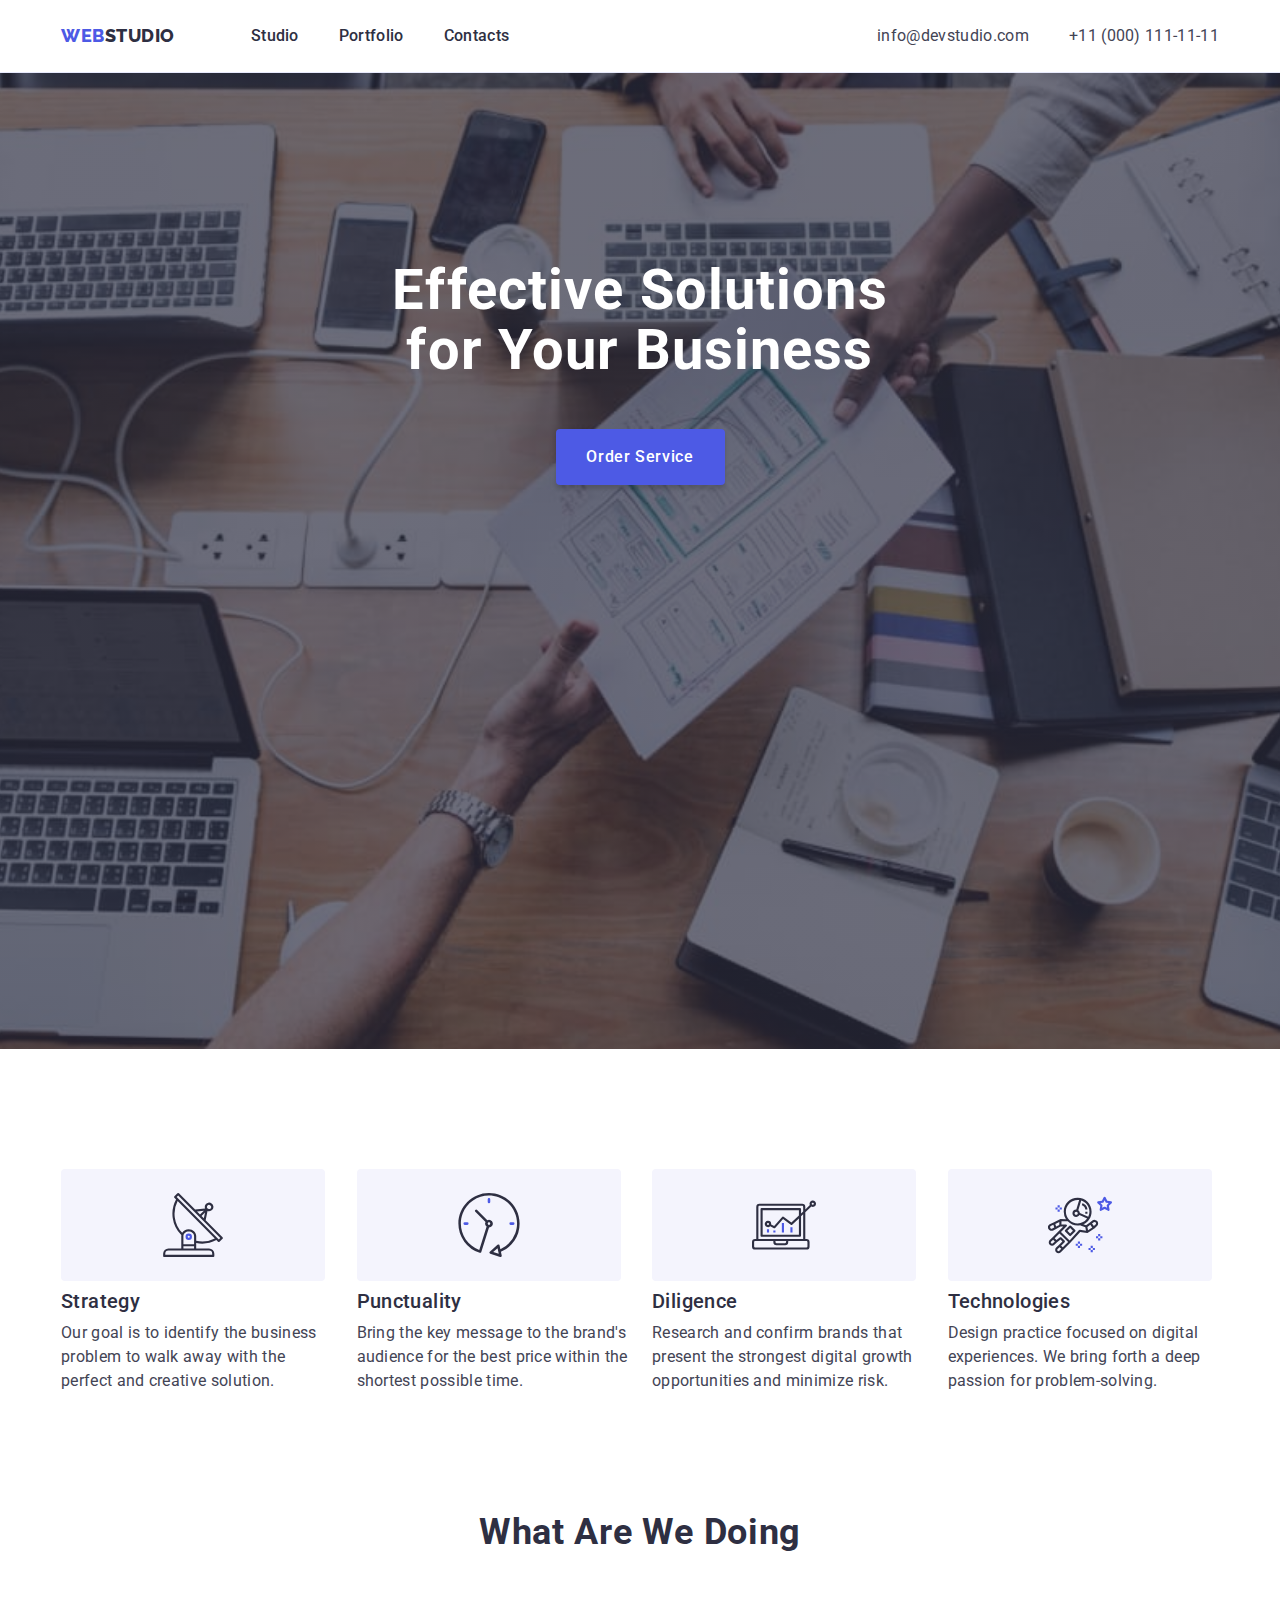
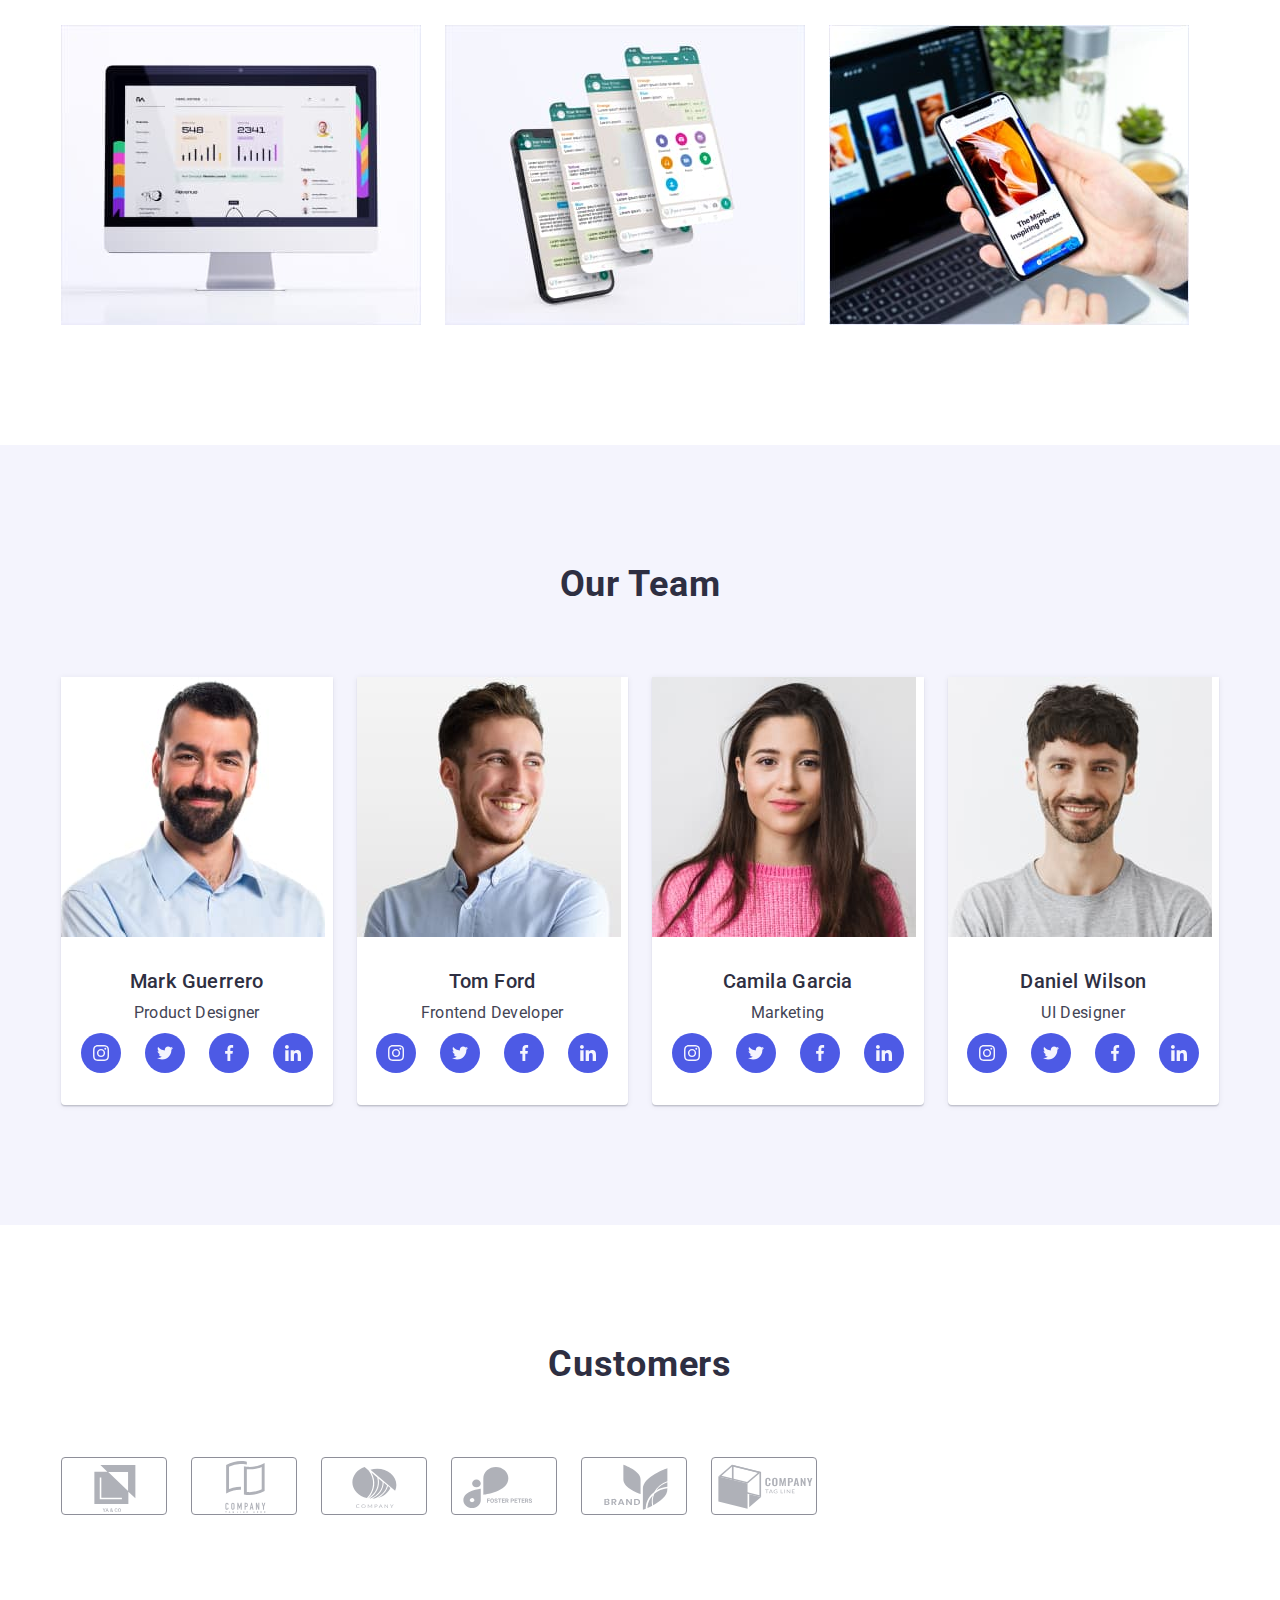
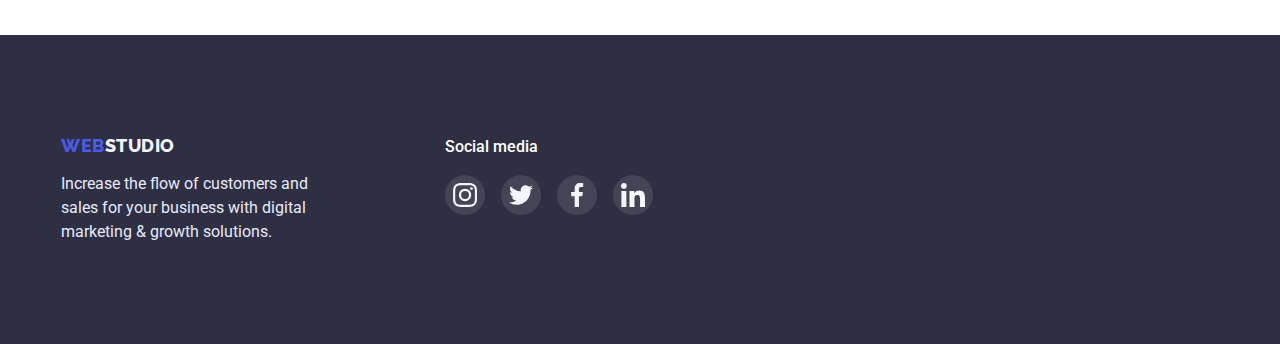
==== commit 110108d8: "1404" ====
--- a/index.html
+++ b/index.html
@@ -329,42 +329,42 @@
           <ul class="compani-list list">
             <li class="company-list-item">
               <a href="" class="company-list-link">
-                <svg class="company-list-icon" width="104" heidht="56">
+                <svg class="company-list-icon" width="104" height="56">
                   <use href="./images/icon.svg#icon-Logo"></use>
                 </svg>
               </a>
             </li>
             <li class="company-list-item">
               <a href="" class="company-list-link">
-                <svg class="company-list-icon" width="104" heidht="56">
+                <svg class="company-list-icon" width="104" height="56">
                   <use href="./images/icon.svg#icon-Logo-1"></use>
                 </svg>
               </a>
             </li>
             <li class="company-list-item">
               <a href="" class="company-list-link">
-                <svg class="company-list-icon" width="104" heidht="56">
+                <svg class="company-list-icon" width="104" height="56">
                   <use href="./images/icon.svg#icon-Logo-2"></use>
                 </svg>
               </a>
             </li>
             <li class="company-list-item">
               <a href="" class="company-list-link">
-                <svg class="company-list-icon" width="104" heidht="56">
+                <svg class="company-list-icon" width="104" height="56">
                   <use href="./images/icon.svg#icon-Logo-3"></use>
                 </svg>
               </a>
             </li>
             <li class="company-list-item">
               <a href="" class="company-list-link">
-                <svg class="company-list-icon" width="104" heidht="56">
+                <svg class="company-list-icon" width="104" height="56">
                   <use href="./images/icon.svg#icon-Logo-4"></use>
                 </svg>
               </a>
             </li>
             <li class="company-list-item">
               <a href="" class="company-list-link">
-                <svg class="company-list-icon" width="104" heidht="56">
+                <svg class="company-list-icon" width="104" height="56">
                   <use href="./images/icon.svg#icon-Logo-5"></use>
                 </svg>
               </a>
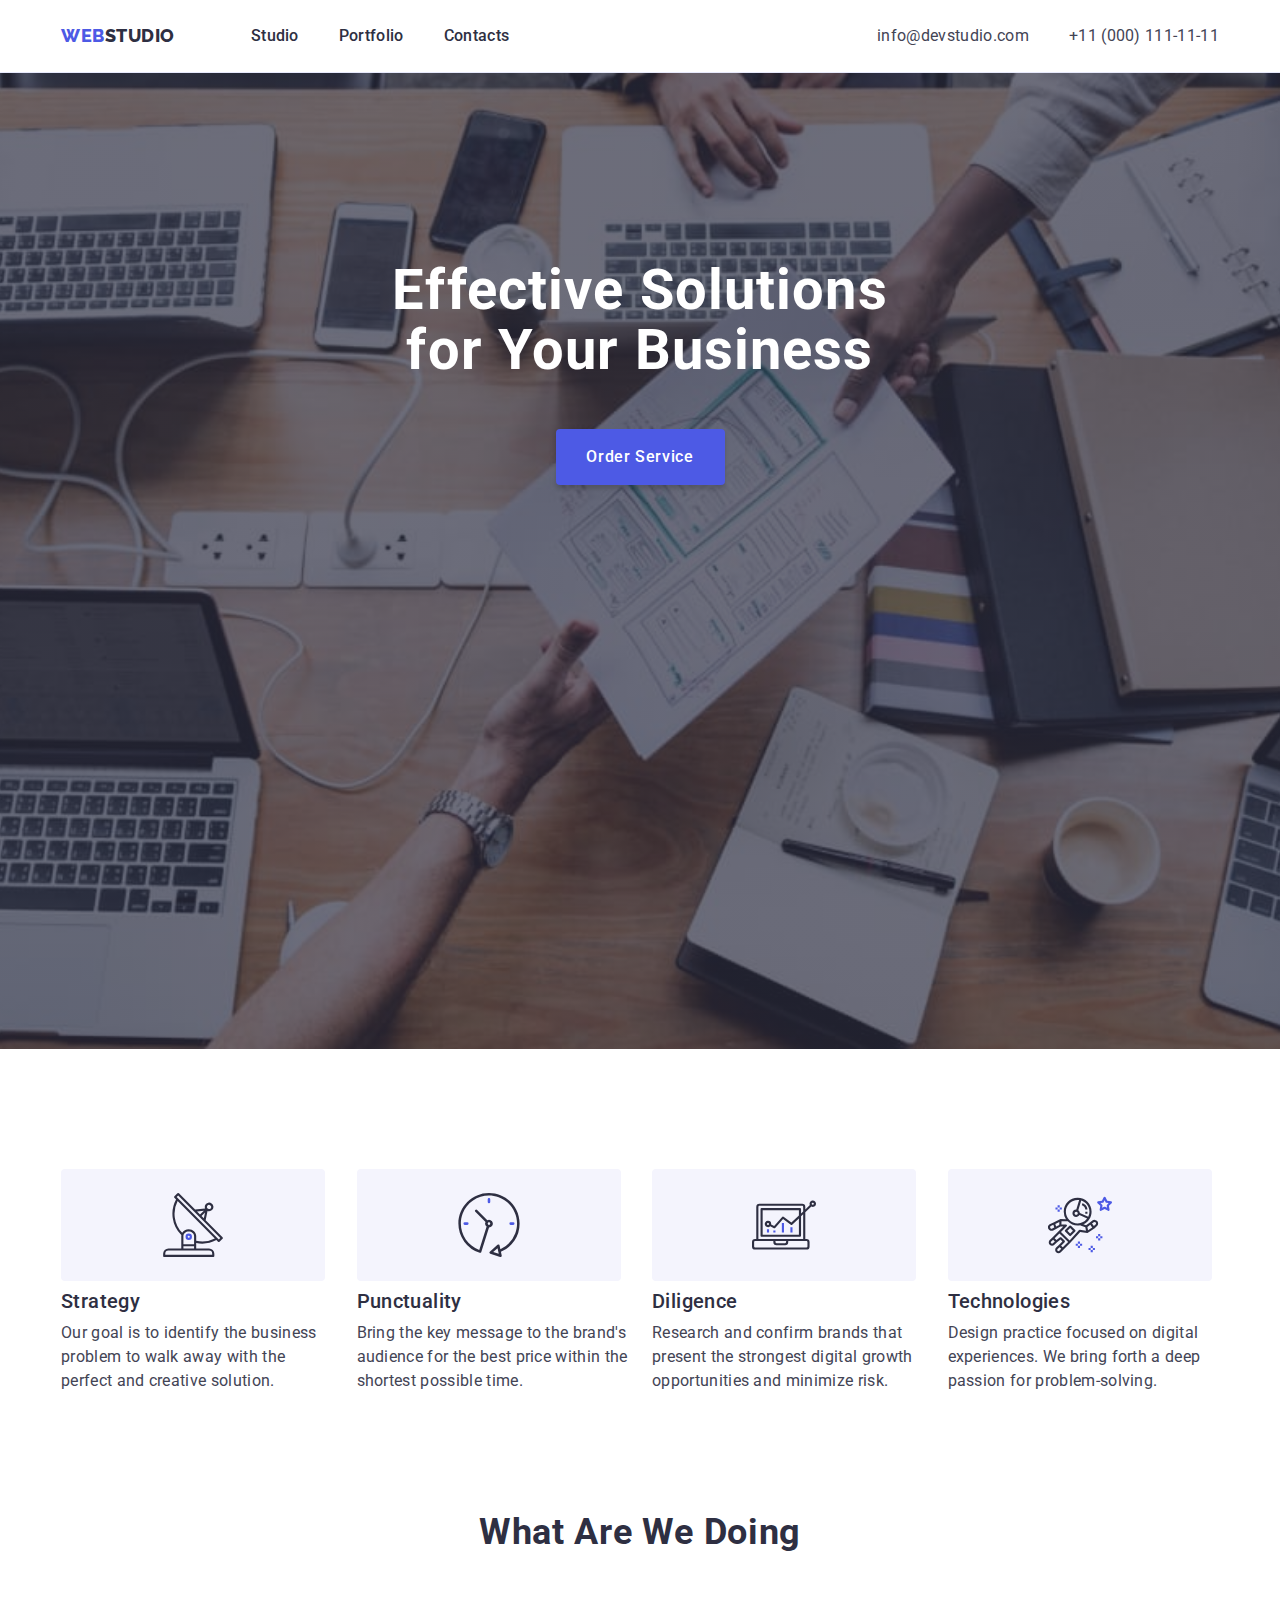
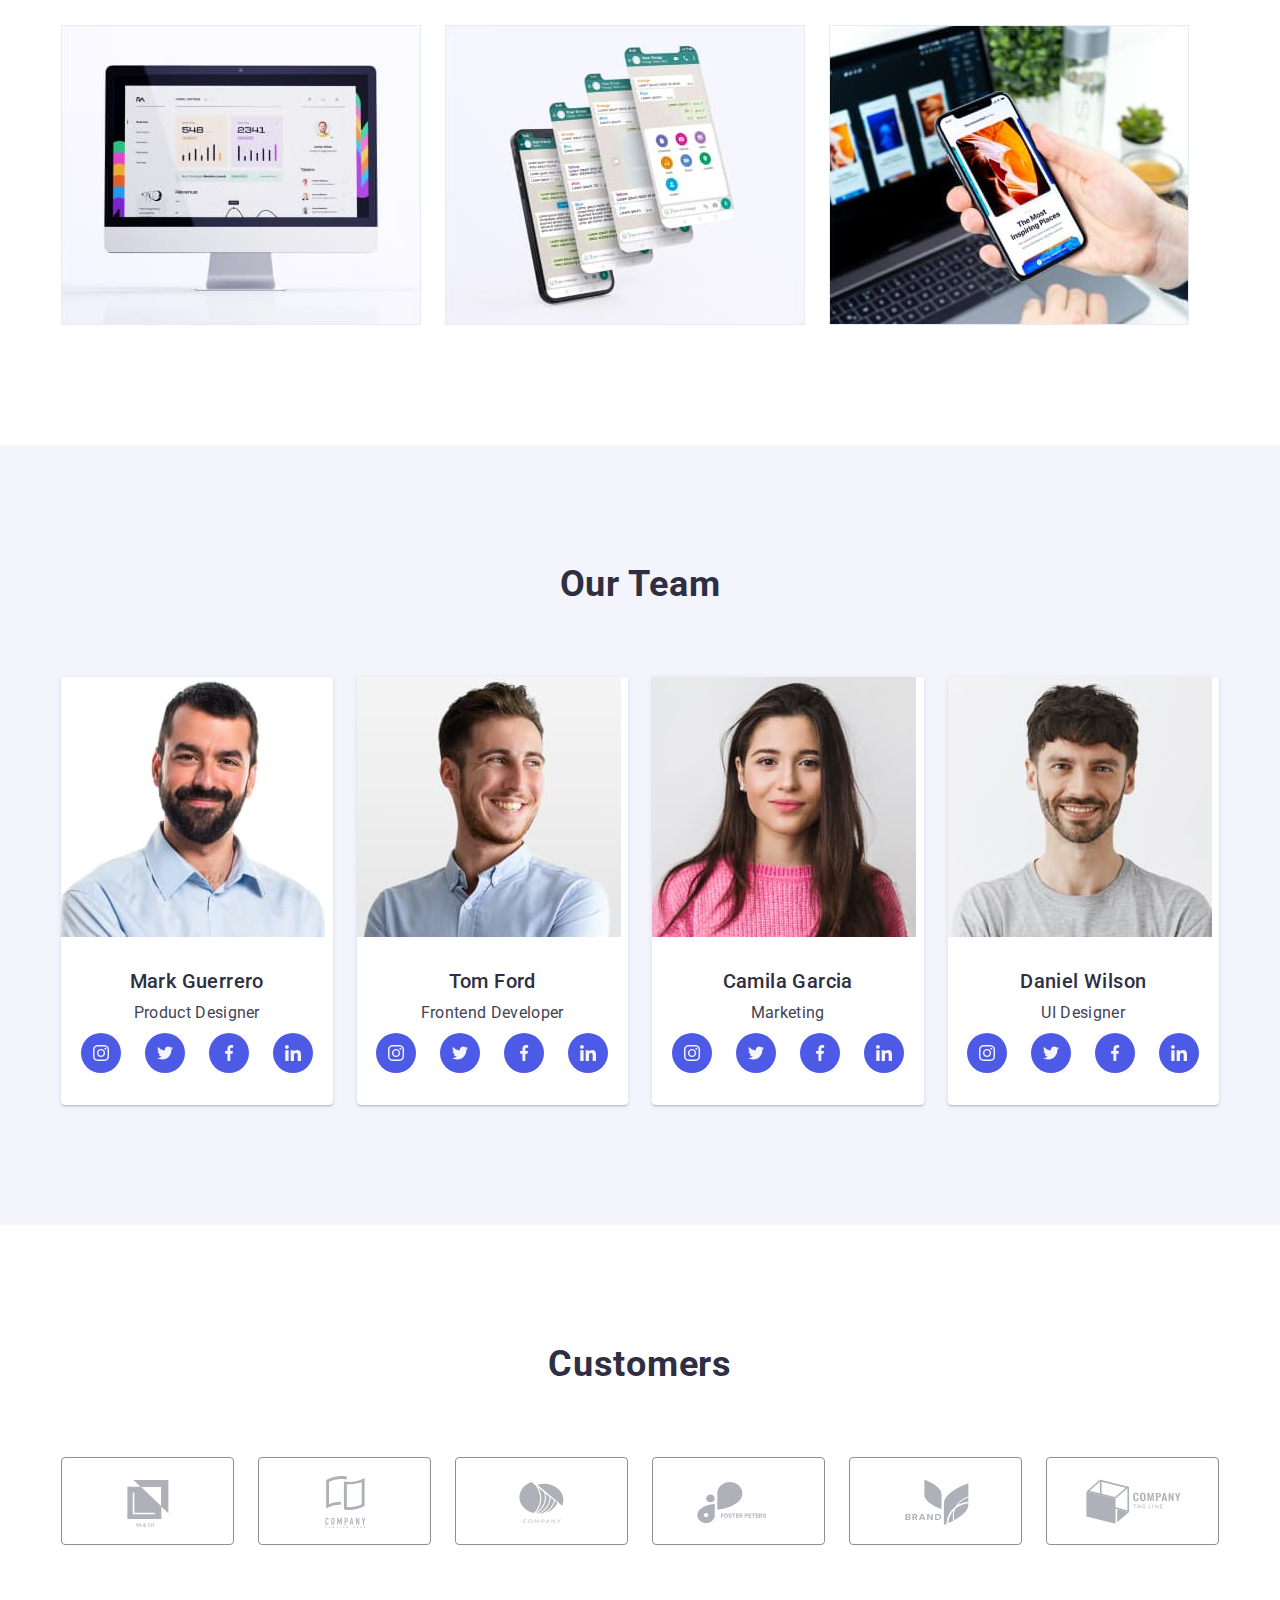
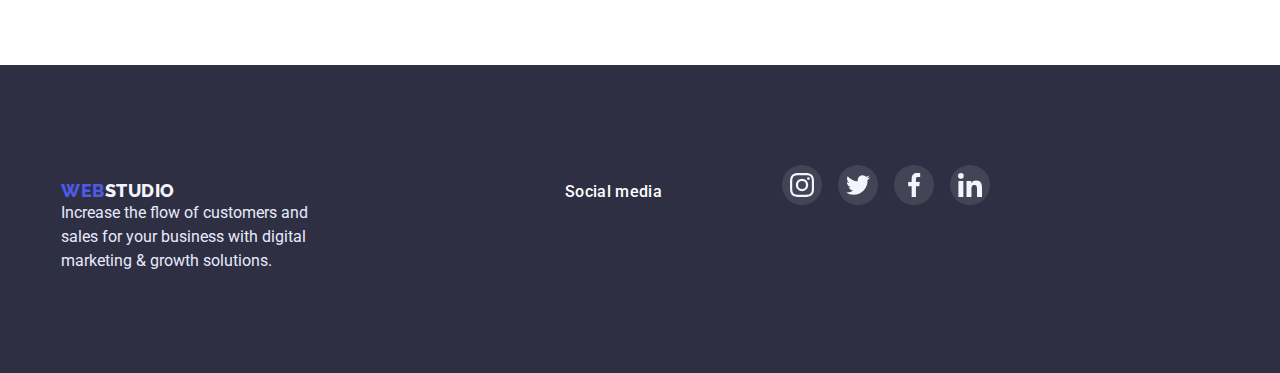
==== commit 6968450e: "1404" ====
--- a/index.html
+++ b/index.html
@@ -374,50 +374,48 @@
       </section>
     </main>
     <footer class="footer-item box">
-      <div class="container box">
-        <div class="footer-zwaipart">
-          <section class="footer-einspart">
-            <a href="./index.html" class="main-logo link"
-              >Web<span class="footer-part link">Studio</span>
+      <div class="container footer-zwaipart box">
+        <div class="footer-part-main">
+        <a href="./index.html" class="main-logo link"
+          >Web<span class="footer-part link">Studio</span>
+        </a>
+        <p class="footer-inform">
+          Increase the flow of customers and sales for your business with
+          digital marketing & growth solutions.
+        </p>
+        </div>
+        <div class="footer-part-social"></div>
+        <p class="social-media">Social media</p>
+        <ul class="socialmedia-list list">
+          <li class="socialmedia-item">
+            <a href="" class="socialmedia-link">
+              <svg class="socialmedia-icon">
+                <use href="./images/icon.svg#icon-instagram"></use>
+              </svg>
             </a>
-            <p class="footer-inform">
-              Increase the flow of customers and sales for your business with
-              digital marketing & growth solutions.
-            </p>
-          </section>
-          <section>
-            <p class="social-media">Social media</p>
-            <ul class="socialmedia-list list">
-              <li class="socialmedia-item">
-                <a href="" class="socialmedia-link">
-                  <svg class="socialmedia-icon">
-                    <use href="./images/icon.svg#icon-instagram"></use>
-                  </svg>
-                </a>
-              </li>
-              <li class="socialmedia-item">
-                <a href="" class="socialmedia-link">
-                  <svg class="socialmedia-icon">
-                    <use href="./images/icon.svg#icon-twitter"></use>
-                  </svg>
-                </a>
-              </li>
-              <li class="socialmedia-item">
-                <a href="" class="socialmedia-link">
-                  <svg class="socialmedia-icon">
-                    <use href="./images/icon.svg#icon-facebook"></use>
-                  </svg>
-                </a>
-              </li>
-              <li class="socialmedia-item">
-                <a href="" class="socialmedia-link">
-                  <svg class="socialmedia-icon">
-                    <use href="./images/icon.svg#icon-linkedin"></use>
-                  </svg>
-                </a>
-              </li>
-            </ul>
-          </section>
+          </li>
+          <li class="socialmedia-item">
+            <a href="" class="socialmedia-link">
+              <svg class="socialmedia-icon">
+                <use href="./images/icon.svg#icon-twitter"></use>
+              </svg>
+            </a>
+          </li>
+          <li class="socialmedia-item">
+            <a href="" class="socialmedia-link">
+              <svg class="socialmedia-icon">
+                <use href="./images/icon.svg#icon-facebook"></use>
+              </svg>
+            </a>
+          </li>
+          <li class="socialmedia-item">
+            <a href="" class="socialmedia-link">
+              <svg class="socialmedia-icon">
+                <use href="./images/icon.svg#icon-linkedin"></use>
+              </svg>
+            </a>
+          </li>
+        </ul>
         </div>
       </div>
     </footer>
--- a/css/styles.css
+++ b/css/styles.css
@@ -374,6 +374,8 @@
 
 .company-list-item {
   display: flex;
+  width: calc((100% - 120px) / 6);
+  height: 88px;
 }
 
 .company-list-icon {
@@ -384,20 +386,17 @@
   display: flex;
   align-items: center;
   justify-content: center;
+  width: 100%; 
 
   border: 1px solid var(--subtle-text-color);
   border-radius: 4px;
   color: var(--company-color);
 }
 
-.company-list-icon:hover,
-.company-list-icon:focus {
-  fill: var(--pressed-state-color);
-}
-
 .company-list-link:hover,
 .company-list-link:focus {
   border: 1px solid var(--pressed-state-color);
+  color: var(--pressed-state-color);
 }
 
 /* Footer */
@@ -436,14 +435,19 @@
   padding-top: 0;
   font-weight: 500;
   font-size: 16px;
-  line-height: 24px;
+  line-height: 1.5;
+  letter-spacing: 0.02em;
   color: var(--body-background-color);
-}
-
-.footer-zwaipart {
-  display: flex;
+
+}
+
+.container.footer-zwaipart {
+  display: flex;
+  align-items: baseline;
   gap: 120px;
 }
+
+
 
 .socialmedia-icon {
   fill: var(--light-color);
@@ -503,6 +507,8 @@
   font-size: 16px;
   line-height: 1.5;
   letter-spacing: 0.04em;
+  box-shadow: 0px 3px 1px rgba(0, 0, 0, 0.1), 0px 2px 1px rgba(0, 0, 0, 0.08),
+    0px 2px 2px rgba(0, 0, 0, 0.12);
 }
 
 .button-portfolio:hover,
@@ -511,6 +517,8 @@
   background-color: var(--pressed-state-color);
   cursor: pointer;
   border: 1px solid transparent;
+  box-shadow: 0px 3px 1px rgba(0, 0, 0, 0.1), 0px 2px 1px rgba(0, 0, 0, 0.08),
+    0px 2px 2px rgba(0, 0, 0, 0.12);
 }
 
 .portfolio-title {
@@ -539,6 +547,16 @@
 
 .filters-element:hover,
 .filters-element:focus {
+  box-shadow: 0px 1px 6px rgba(46, 47, 66, 0.08),
+    0px 1px 1px rgba(46, 47, 66, 0.16), 0px 2px 1px rgba(46, 47, 66, 0.08);
+}
+
+.filters-element-link {
+  display: block;
+}
+
+.filters-element-link:hover,
+.filters-element-link:focus {
   box-shadow: 0px 1px 6px rgba(46, 47, 66, 0.08),
     0px 1px 1px rgba(46, 47, 66, 0.16), 0px 2px 1px rgba(46, 47, 66, 0.08);
 }
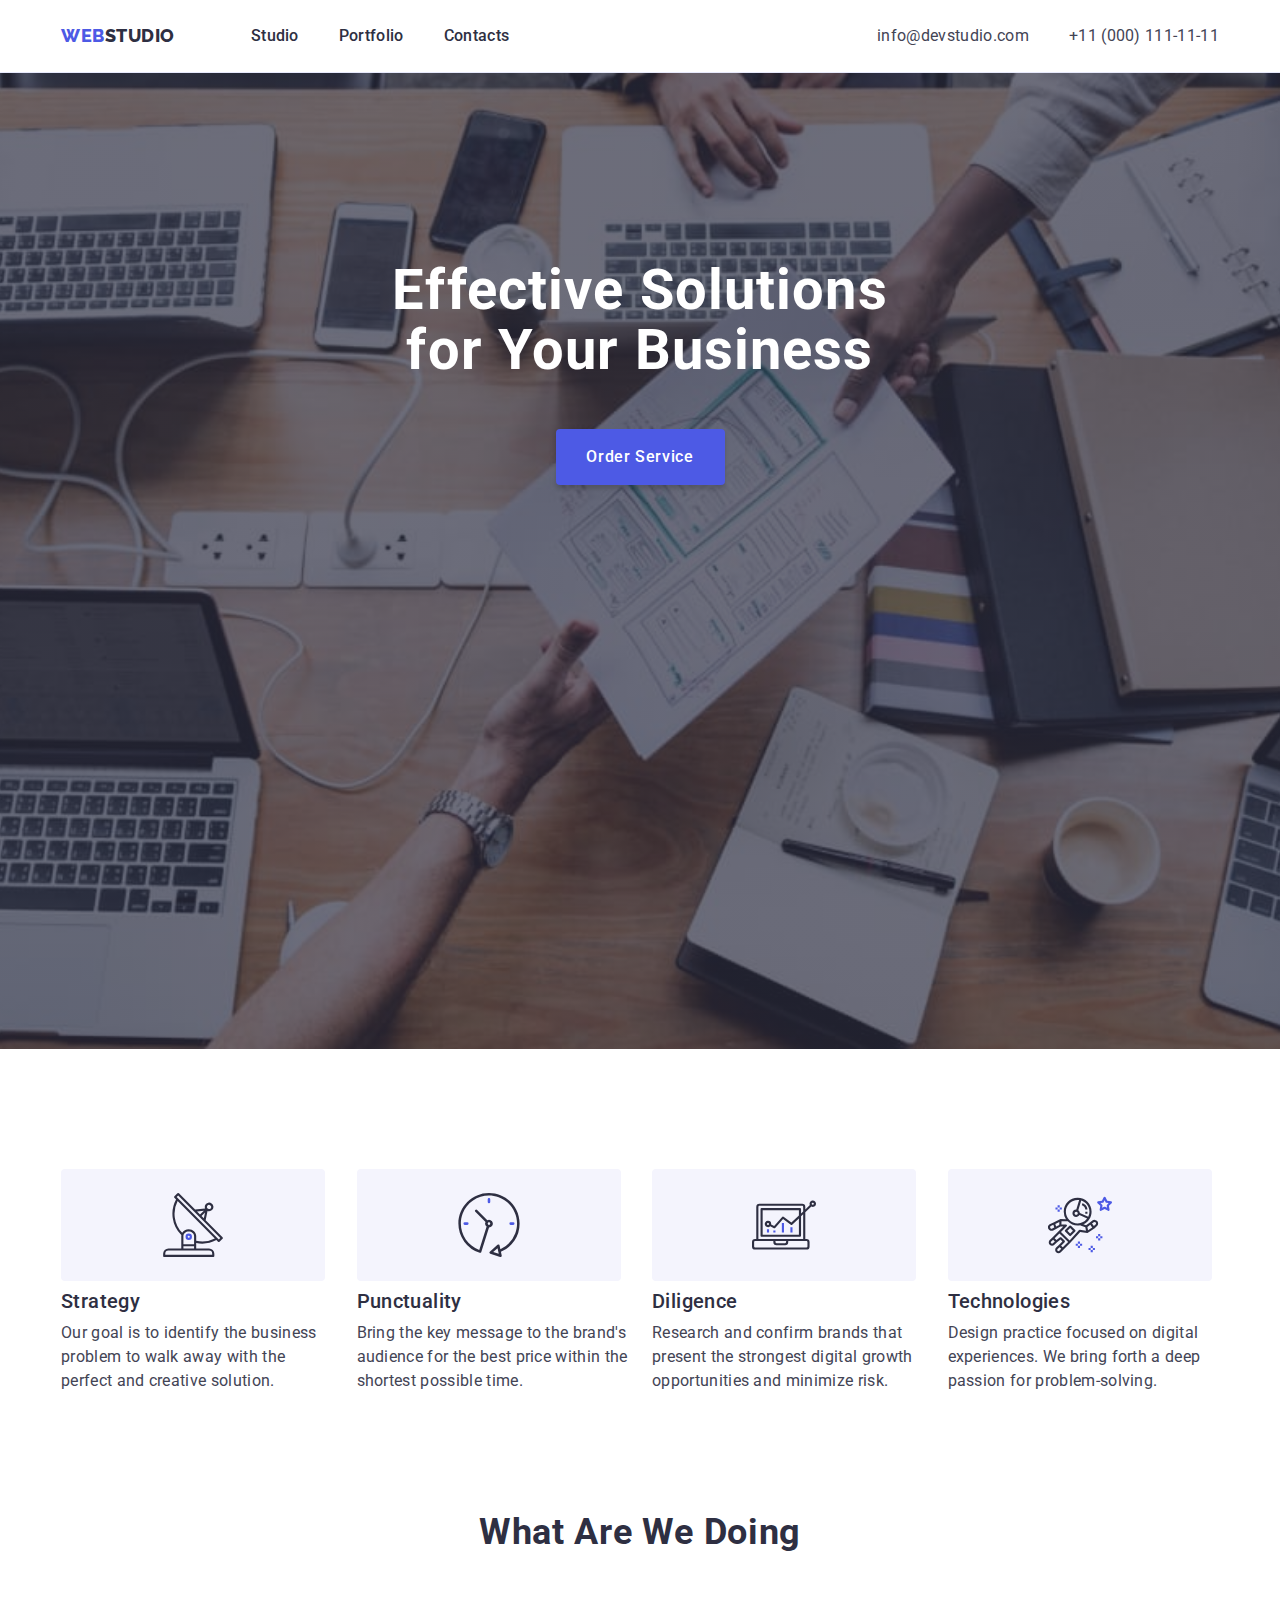
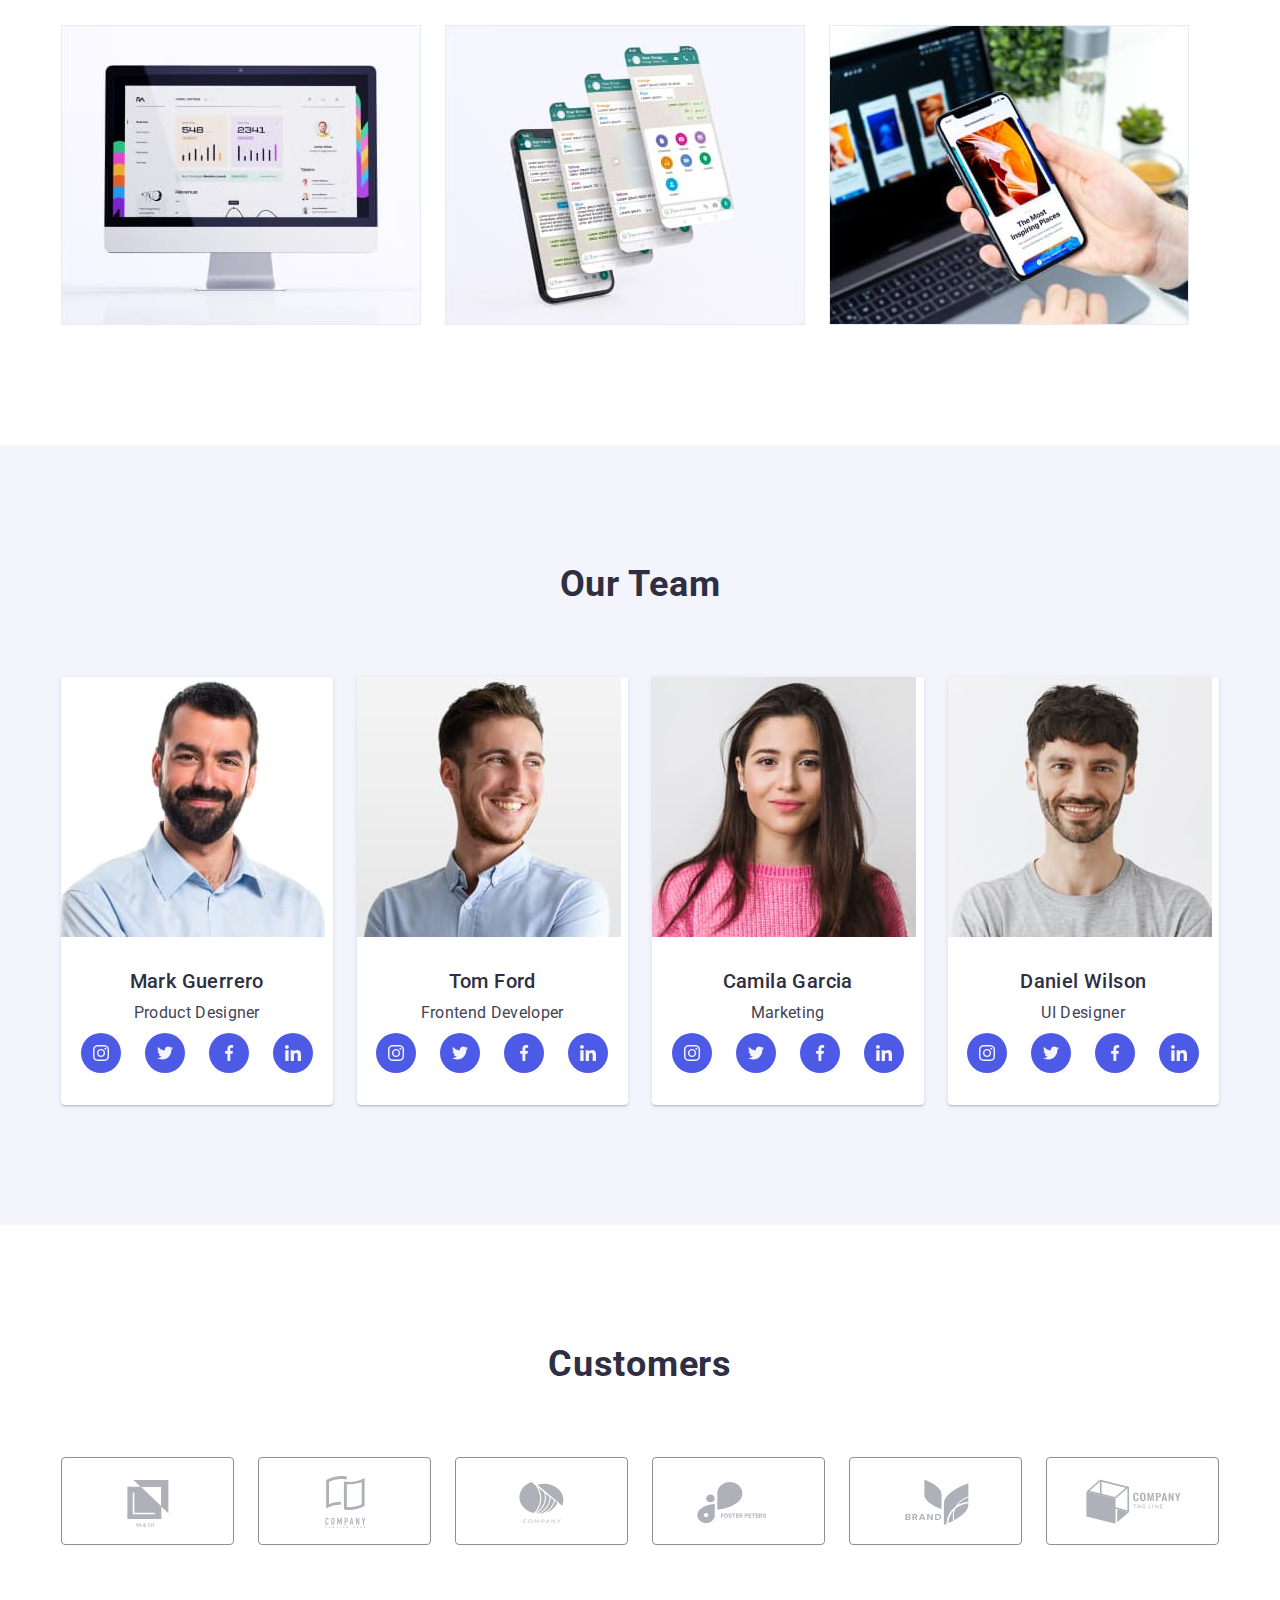
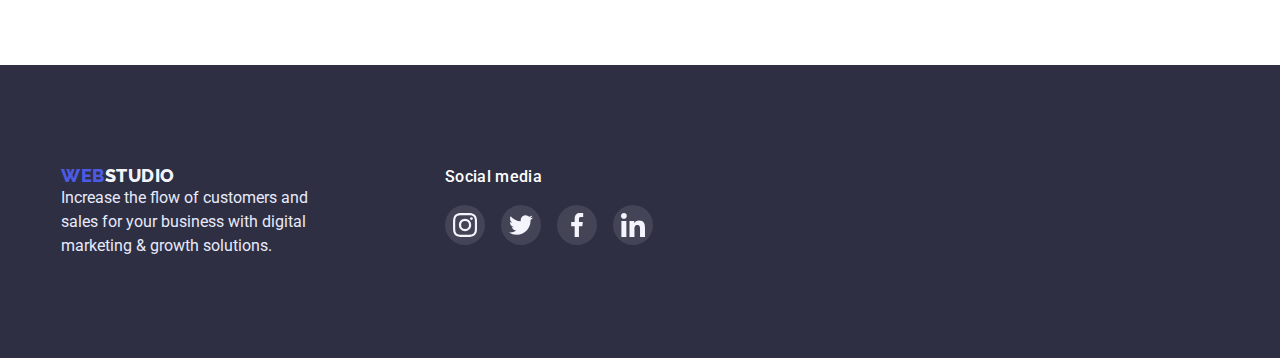
==== commit e016d123: "1404" ====
--- a/index.html
+++ b/index.html
@@ -376,46 +376,46 @@
     <footer class="footer-item box">
       <div class="container footer-zwaipart box">
         <div class="footer-part-main">
-        <a href="./index.html" class="main-logo link"
-          >Web<span class="footer-part link">Studio</span>
-        </a>
-        <p class="footer-inform">
-          Increase the flow of customers and sales for your business with
-          digital marketing & growth solutions.
-        </p>
-        </div>
-        <div class="footer-part-social"></div>
-        <p class="social-media">Social media</p>
-        <ul class="socialmedia-list list">
-          <li class="socialmedia-item">
-            <a href="" class="socialmedia-link">
-              <svg class="socialmedia-icon">
-                <use href="./images/icon.svg#icon-instagram"></use>
-              </svg>
-            </a>
-          </li>
-          <li class="socialmedia-item">
-            <a href="" class="socialmedia-link">
-              <svg class="socialmedia-icon">
-                <use href="./images/icon.svg#icon-twitter"></use>
-              </svg>
-            </a>
-          </li>
-          <li class="socialmedia-item">
-            <a href="" class="socialmedia-link">
-              <svg class="socialmedia-icon">
-                <use href="./images/icon.svg#icon-facebook"></use>
-              </svg>
-            </a>
-          </li>
-          <li class="socialmedia-item">
-            <a href="" class="socialmedia-link">
-              <svg class="socialmedia-icon">
-                <use href="./images/icon.svg#icon-linkedin"></use>
-              </svg>
-            </a>
-          </li>
-        </ul>
+          <a href="./index.html" class="main-logo link"
+            >Web<span class="footer-part link">Studio</span>
+          </a>
+          <p class="footer-inform">
+            Increase the flow of customers and sales for your business with
+            digital marketing & growth solutions.
+          </p>
+        </div>
+        <div class="footer-part-social">
+          <p class="social-media">Social media</p>
+          <ul class="socialmedia-list list">
+            <li class="socialmedia-item">
+              <a href="" class="socialmedia-link">
+                <svg class="socialmedia-icon">
+                  <use href="./images/icon.svg#icon-instagram"></use>
+                </svg>
+              </a>
+            </li>
+            <li class="socialmedia-item">
+              <a href="" class="socialmedia-link">
+                <svg class="socialmedia-icon">
+                  <use href="./images/icon.svg#icon-twitter"></use>
+                </svg>
+              </a>
+            </li>
+            <li class="socialmedia-item">
+              <a href="" class="socialmedia-link">
+                <svg class="socialmedia-icon">
+                  <use href="./images/icon.svg#icon-facebook"></use>
+                </svg>
+              </a>
+            </li>
+            <li class="socialmedia-item">
+              <a href="" class="socialmedia-link">
+                <svg class="socialmedia-icon">
+                  <use href="./images/icon.svg#icon-linkedin"></use>
+                </svg>
+              </a>
+            </li>
+          </ul>
         </div>
       </div>
     </footer>
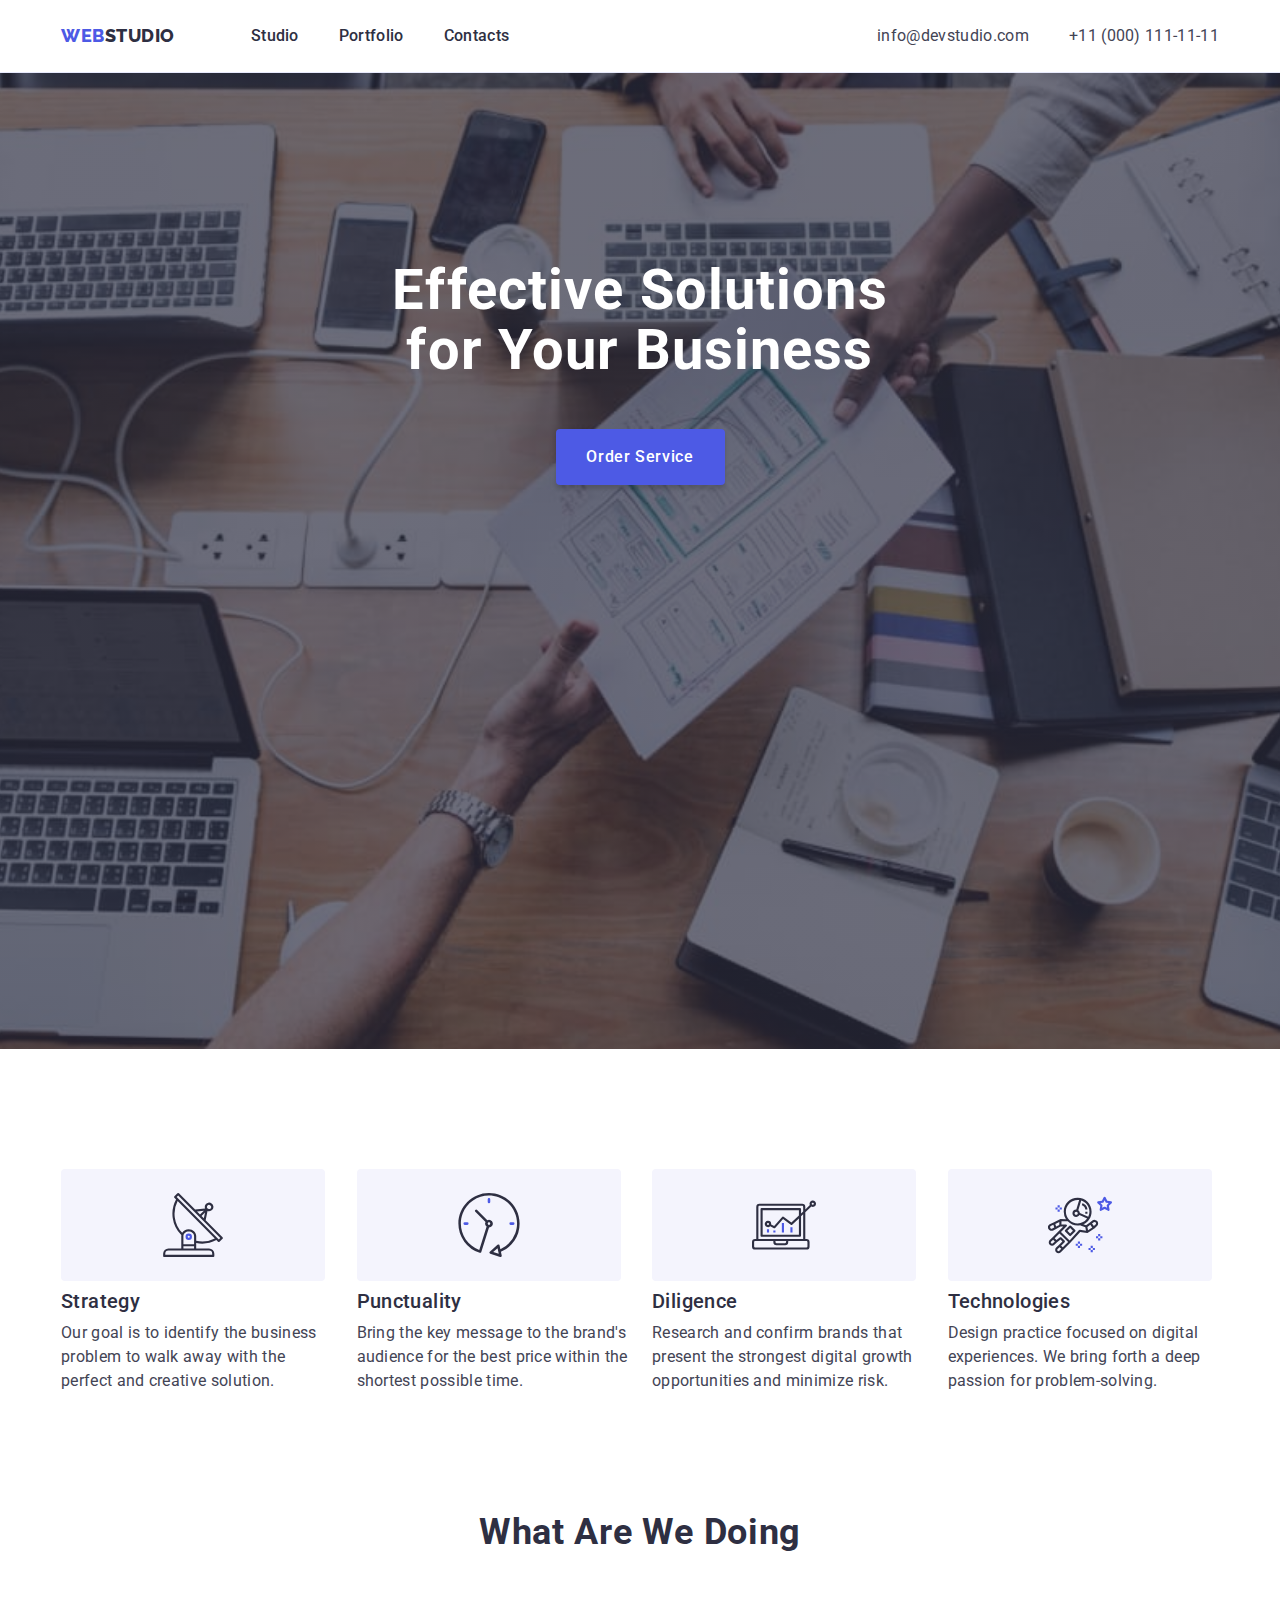
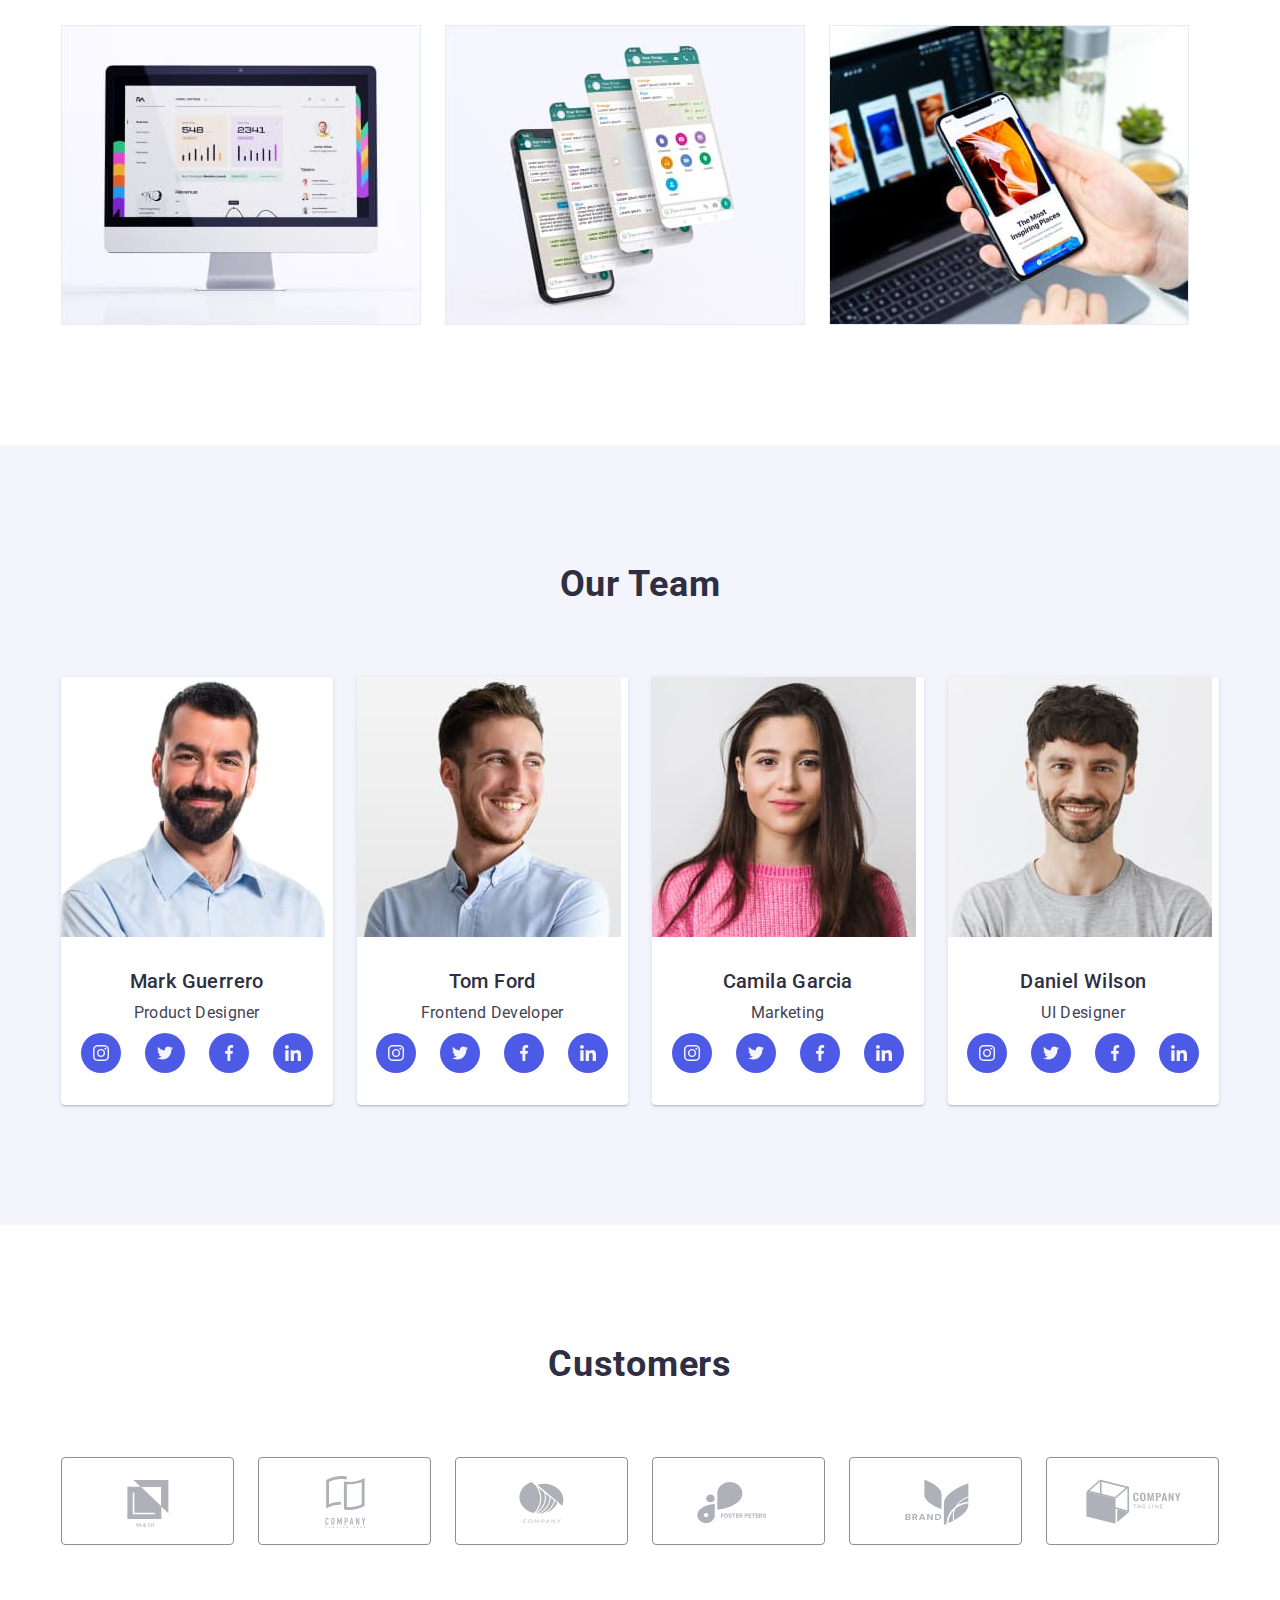
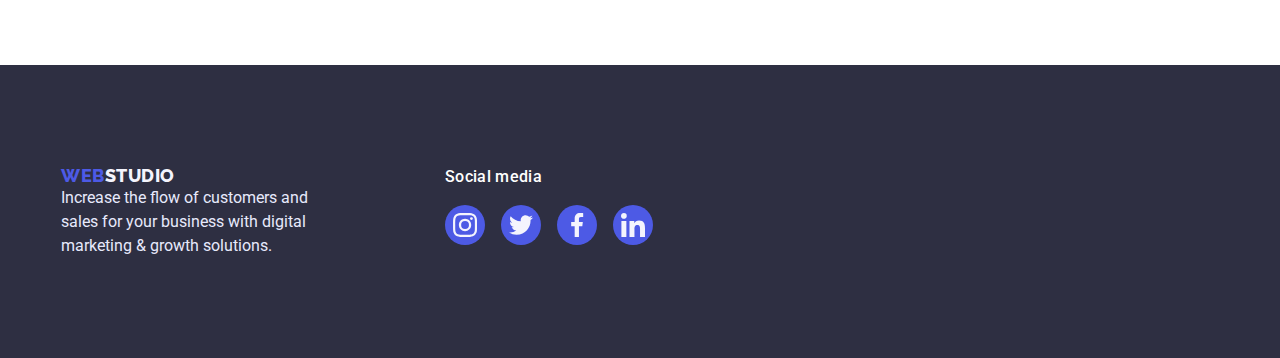
==== commit 1b3fd6b3: "1404" ====
--- a/index.html
+++ b/index.html
@@ -389,28 +389,28 @@
           <ul class="socialmedia-list list">
             <li class="socialmedia-item">
               <a href="" class="socialmedia-link">
-                <svg class="socialmedia-icon">
+                <svg class="socialmedia-icon" width="24" height="24">
                   <use href="./images/icon.svg#icon-instagram"></use>
                 </svg>
               </a>
             </li>
             <li class="socialmedia-item">
               <a href="" class="socialmedia-link">
-                <svg class="socialmedia-icon">
+                <svg class="socialmedia-icon" width="24" height="24">
                   <use href="./images/icon.svg#icon-twitter"></use>
                 </svg>
               </a>
             </li>
             <li class="socialmedia-item">
               <a href="" class="socialmedia-link">
-                <svg class="socialmedia-icon">
+                <svg class="socialmedia-icon" width="24" height="24">
                   <use href="./images/icon.svg#icon-facebook"></use>
                 </svg>
               </a>
             </li>
             <li class="socialmedia-item">
               <a href="" class="socialmedia-link">
-                <svg class="socialmedia-icon">
+                <svg class="socialmedia-icon" width="24" height="24">
                   <use href="./images/icon.svg#icon-linkedin"></use>
                 </svg>
               </a>
--- a/css/styles.css
+++ b/css/styles.css
@@ -386,7 +386,7 @@
   display: flex;
   align-items: center;
   justify-content: center;
-  width: 100%; 
+  width: 100%;
 
   border: 1px solid var(--subtle-text-color);
   border-radius: 4px;
@@ -438,7 +438,6 @@
   line-height: 1.5;
   letter-spacing: 0.02em;
   color: var(--body-background-color);
-
 }
 
 .container.footer-zwaipart {
@@ -447,12 +446,9 @@
   gap: 120px;
 }
 
-
-
 .socialmedia-icon {
   fill: var(--light-color);
-  width: 24px;
-  height: 24px;
+  
 }
 
 .socialmedia-list {
@@ -469,7 +465,7 @@
   width: 40px;
   height: 40px;
   border-radius: 50%;
-  background-color: rgba(255, 255, 255, 0.1);
+  background-color: var(--primary-brand-color)
 }
 
 .socialmedia-link:hover,
